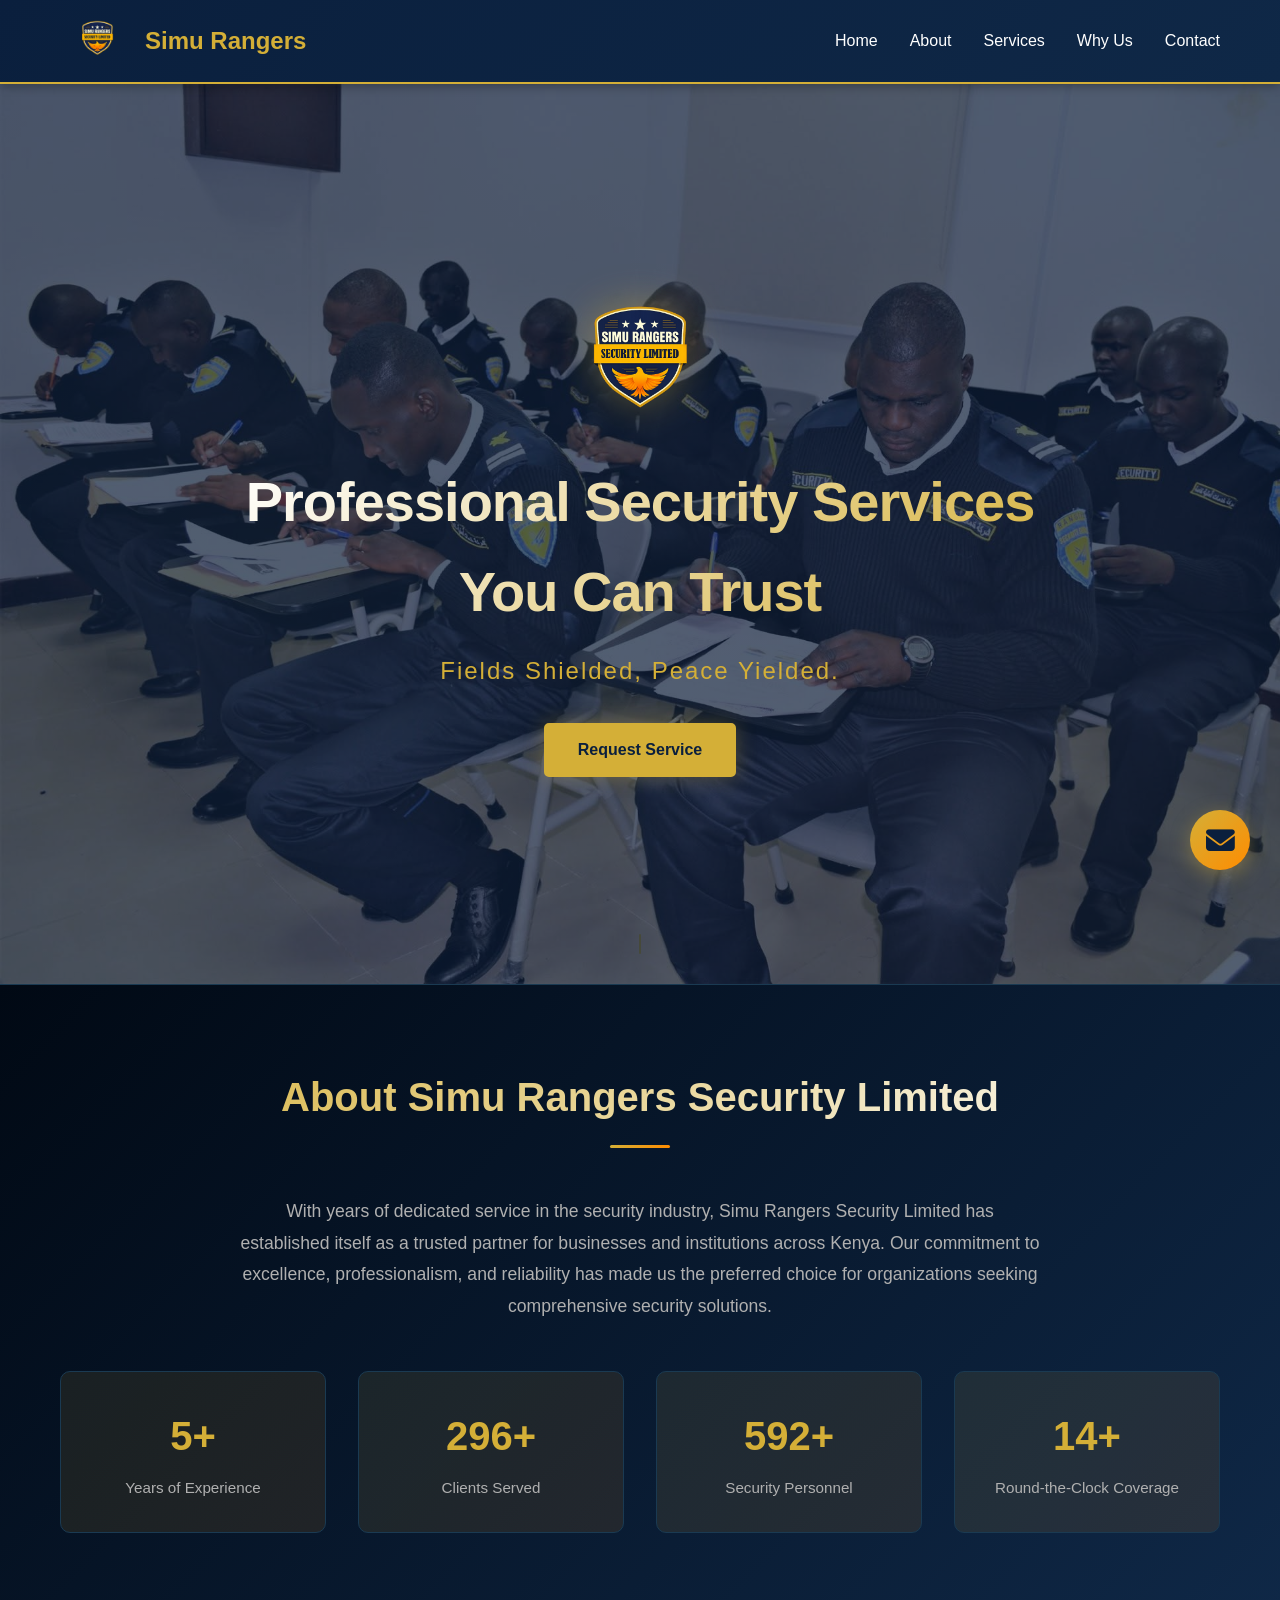
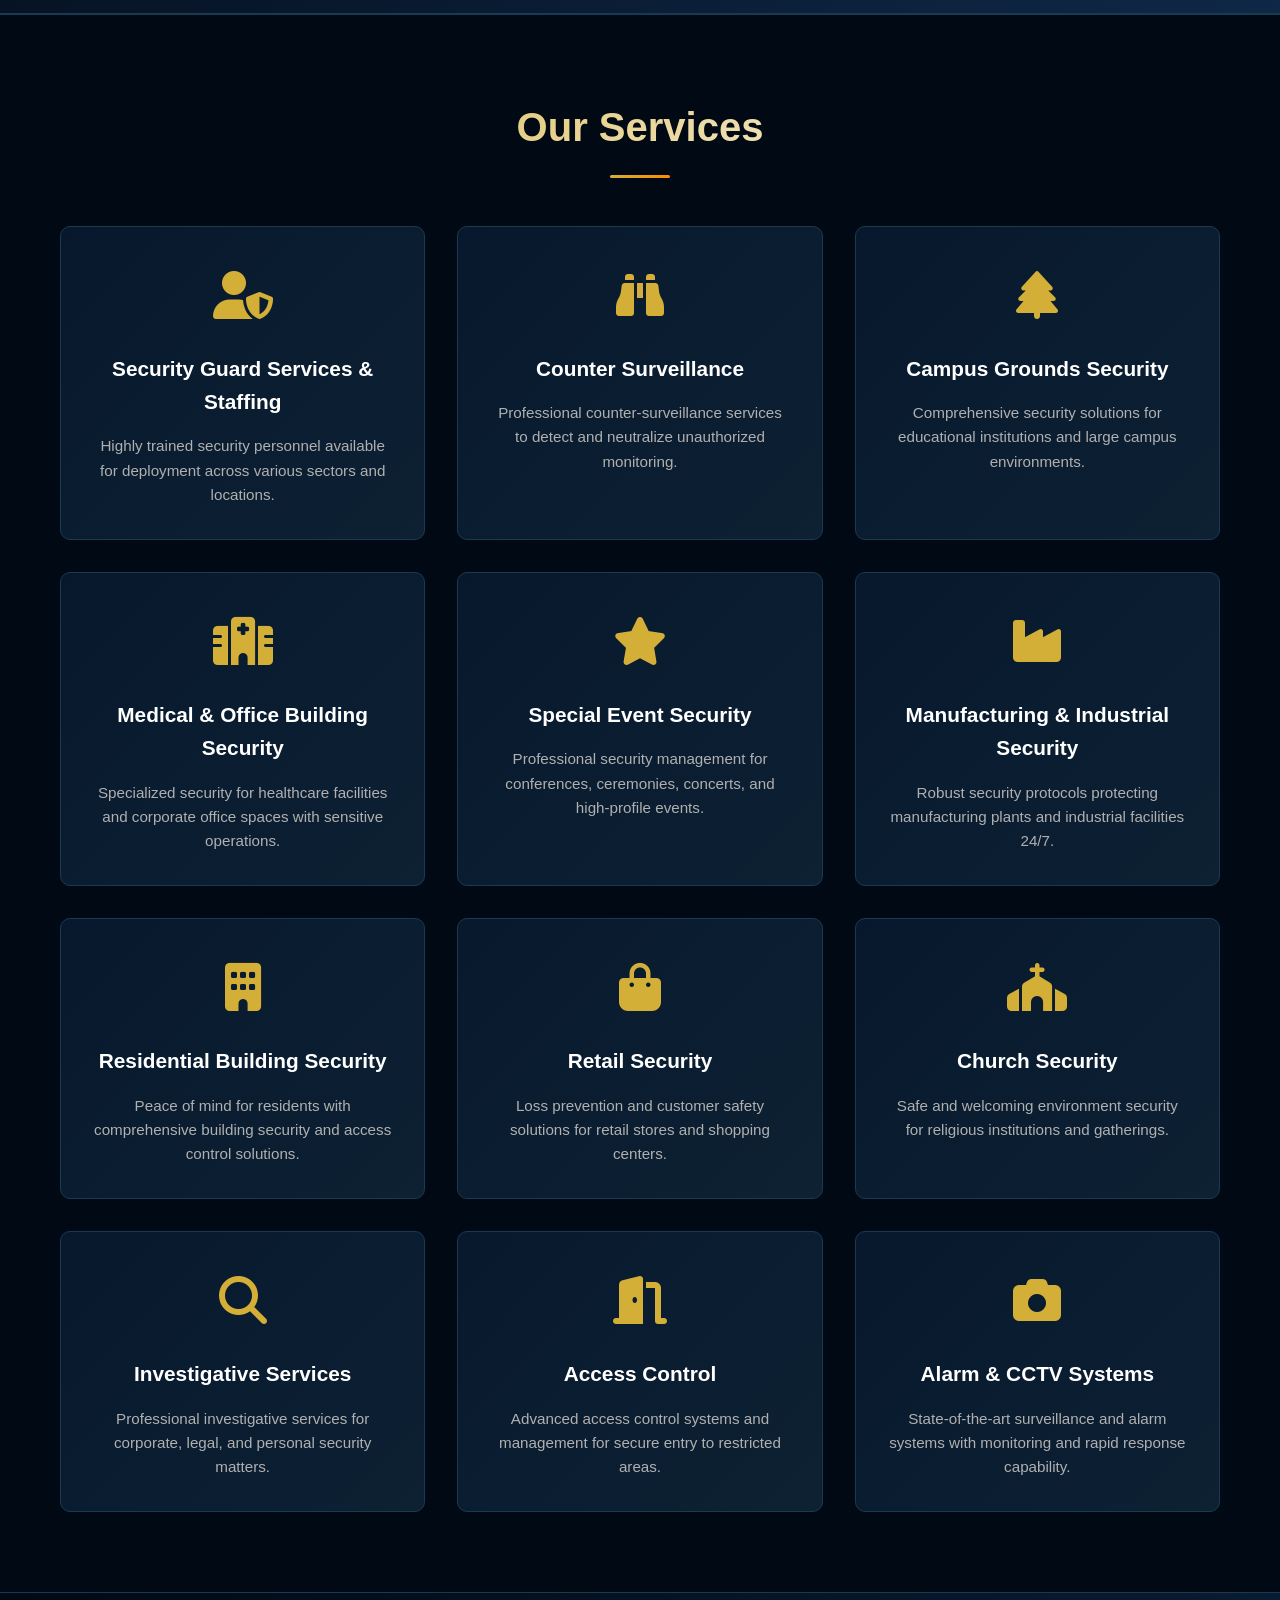
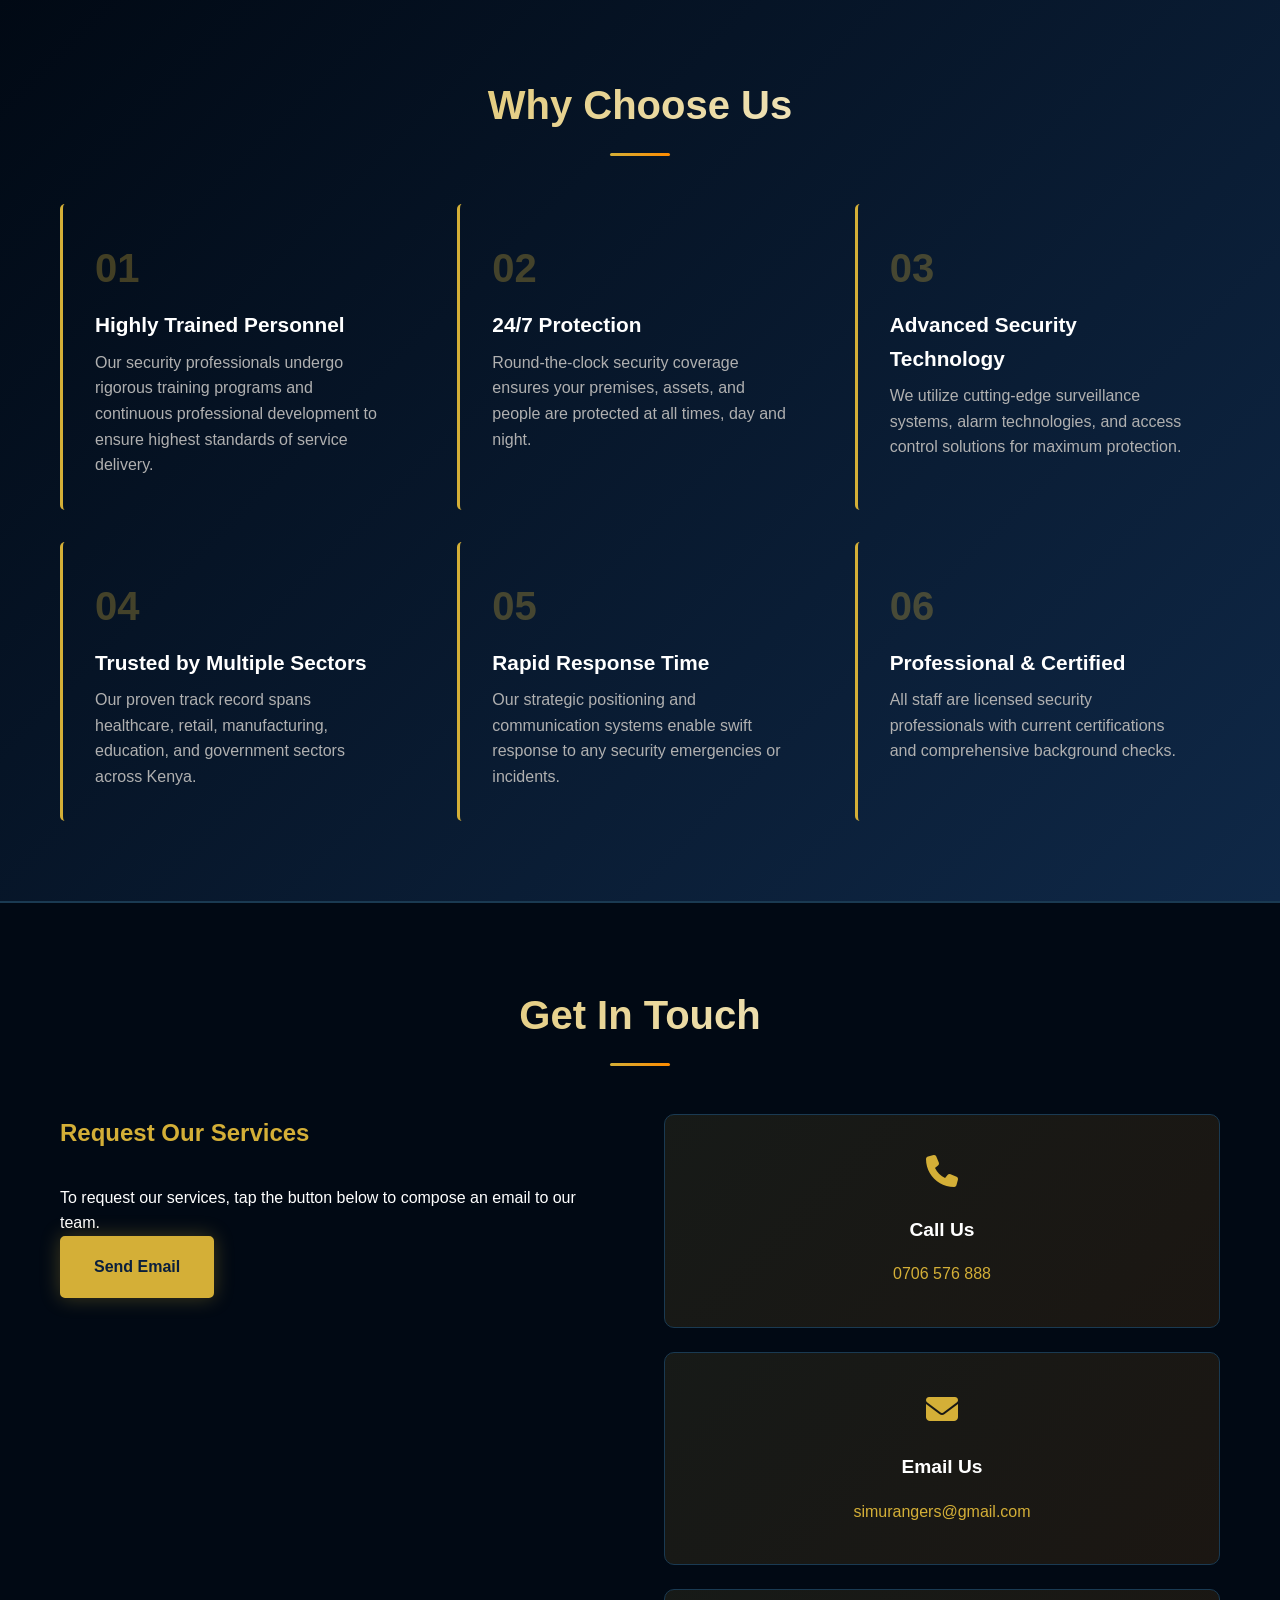
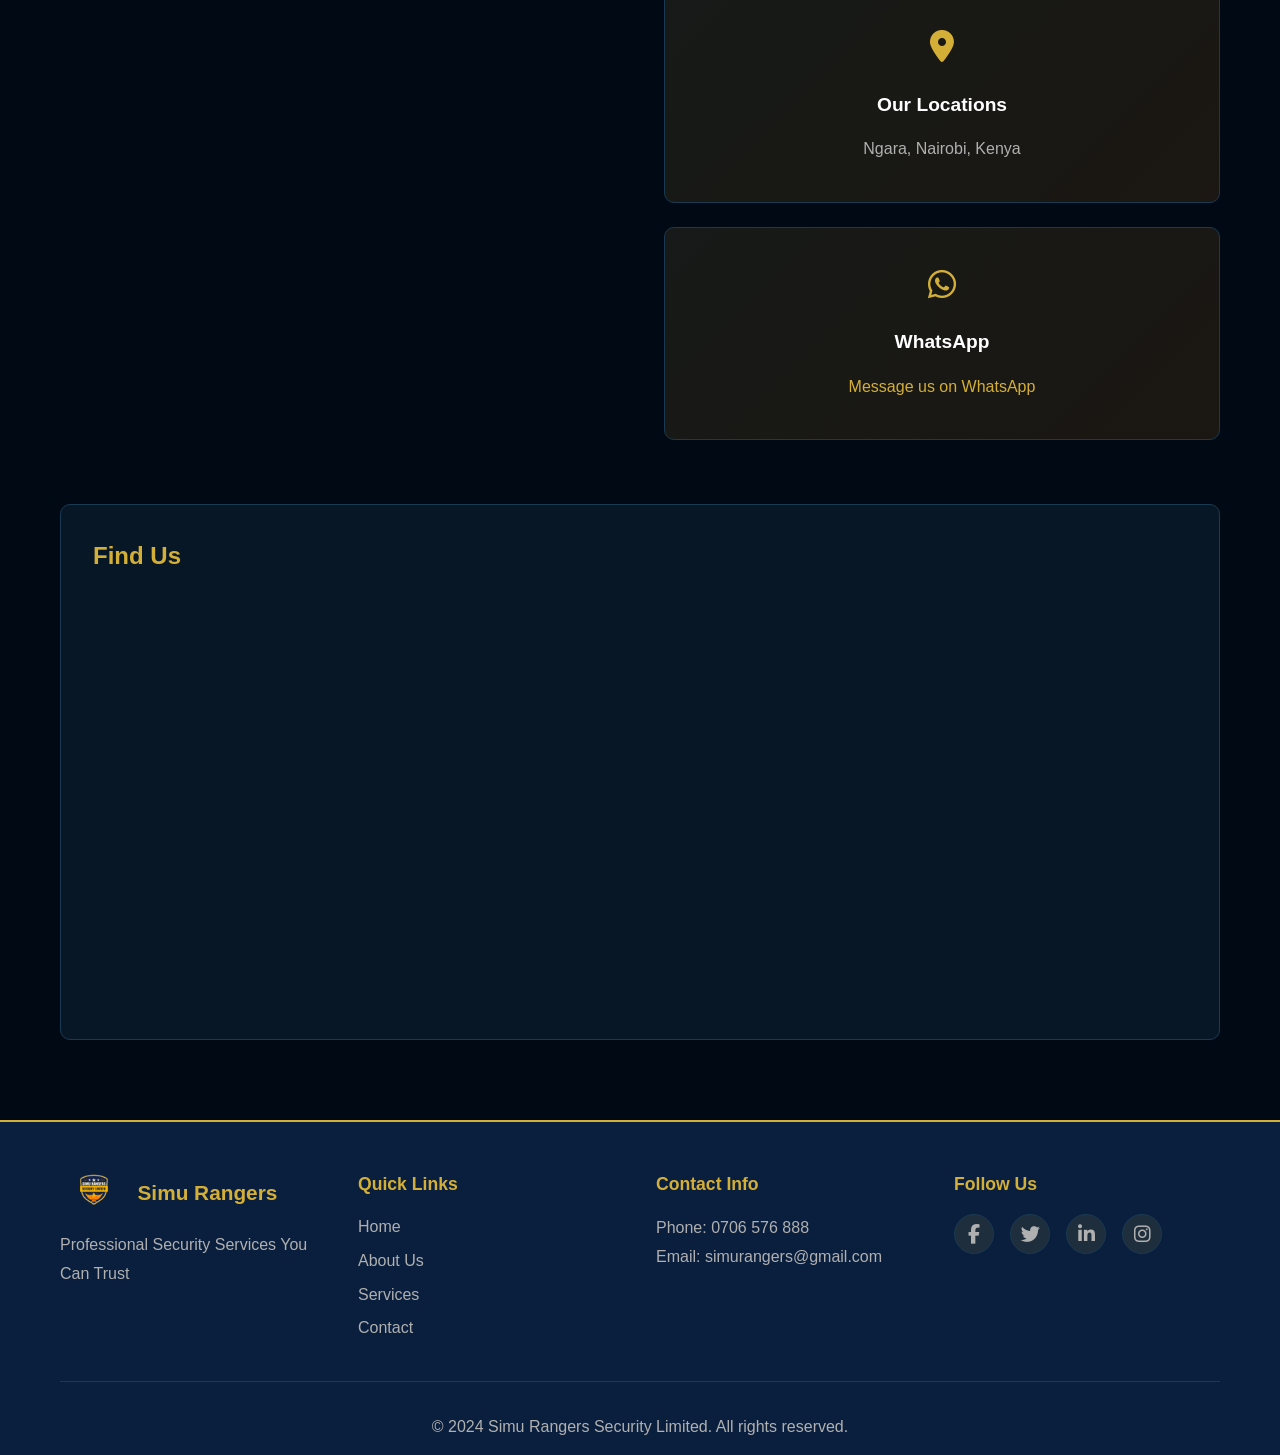
==== index.html @ f2be8e00 "Add files via upload" ====
<!DOCTYPE html>
<html lang="en">
<head>
    <meta charset="UTF-8">
    <meta name="viewport" content="width=device-width, initial-scale=1.0">
    <title>Simu Rangers Security Limited - Professional Security Services</title>
    <link rel="stylesheet" href="css/style.css">
    <link rel="stylesheet" href="https://cdnjs.cloudflare.com/ajax/libs/font-awesome/6.4.0/css/all.min.css">
</head>
<body>
    <!-- Navigation Bar -->
    <nav class="navbar">
        <div class="nav-container">
            <div class="nav-logo">
                <img src="assets/images/logo.png" alt="Simu Rangers Logo" class="logo-image">
                <span>Simu Rangers</span>
            </div>
            <ul class="nav-menu">
                <li><a href="#home" class="nav-link">Home</a></li>
                <li><a href="#about" class="nav-link">About</a></li>
                <li><a href="#services" class="nav-link">Services</a></li>
                <li><a href="#why-choose" class="nav-link">Why Us</a></li>
                <li><a href="#contact" class="nav-link">Contact</a></li>
            </ul>
            <div class="hamburger">
                <span></span>
                <span></span>
                <span></span>
            </div>
        </div>
    </nav>

    <!-- Hero Section -->
    <section id="home" class="hero">
        <div class="hero-overlay"></div>
        <div class="hero-content">
            <div class="hero-logo">
                <img src="assets/images/logo.png" alt="Simu Rangers Security Limited Logo" class="hero-logo-img">
            </div>
            <h1 class="hero-headline">Professional Security Services You Can Trust</h1>
            <p class="hero-subheadline">Fields Shielded, Peace Yielded.</p>
            <div class="hero-buttons">
                <button class="btn btn-primary" id="requestServiceBtn">Request Service</button>
            </div>
        </div>
        <div class="scroll-indicator">
            <span></span>
        </div>
    </section>

    <!-- About Section -->
    <section id="about" class="about">
        <div class="container">
            <div class="section-header">
                <h2>About Simu Rangers Security Limited</h2>
                <div class="header-line"></div>
            </div>
            <p class="about-text">
                With years of dedicated service in the security industry, Simu Rangers Security Limited has established itself as a trusted partner for businesses and institutions across Kenya. Our commitment to excellence, professionalism, and reliability has made us the preferred choice for organizations seeking comprehensive security solutions.
            </p>
            <div class="stats-grid">
                <div class="stat-card">
                    <h3>10+</h3>
                    <p>Years of Experience</p>
                </div>
                <div class="stat-card">
                    <h3>500+</h3>
                    <p>Clients Served</p>
                </div>
                <div class="stat-card">
                    <h3>1000+</h3>
                    <p>Security Personnel</p>
                </div>
                <div class="stat-card">
                    <h3>24/7</h3>
                    <p>Round-the-Clock Coverage</p>
                </div>
            </div>
        </div>
    </section>


    <!-- Services Section -->
    <section id="services" class="services">
        <div class="container">
            <div class="section-header">
                <h2>Our Services</h2>
                <div class="header-line"></div>
            </div>
            <div class="services-grid">
                <!-- Service 1 -->
                <div class="service-card">
                    <div class="service-icon">
                        <i class="fas fa-user-shield"></i>
                    </div>
                    <h3>Security Guard Services & Staffing</h3>
                    <p>Highly trained security personnel available for deployment across various sectors and locations.</p>
                </div>

                <!-- Service 2 -->
                <div class="service-card">
                    <div class="service-icon">
                        <i class="fas fa-binoculars"></i>
                    </div>
                    <h3>Counter Surveillance</h3>
                    <p>Professional counter-surveillance services to detect and neutralize unauthorized monitoring.</p>
                </div>

                <!-- Service 3 -->
                <div class="service-card">
                    <div class="service-icon">
                        <i class="fas fa-tree"></i>
                    </div>
                    <h3>Campus Grounds Security</h3>
                    <p>Comprehensive security solutions for educational institutions and large campus environments.</p>
                </div>

                <!-- Service 4 -->
                <div class="service-card">
                    <div class="service-icon">
                        <i class="fas fa-hospital"></i>
                    </div>
                    <h3>Medical & Office Building Security</h3>
                    <p>Specialized security for healthcare facilities and corporate office spaces with sensitive operations.</p>
                </div>

                <!-- Service 5 -->
                <div class="service-card">
                    <div class="service-icon">
                        <i class="fas fa-star"></i>
                    </div>
                    <h3>Special Event Security</h3>
                    <p>Professional security management for conferences, ceremonies, concerts, and high-profile events.</p>
                </div>

                <!-- Service 6 -->
                <div class="service-card">
                    <div class="service-icon">
                        <i class="fas fa-industry"></i>
                    </div>
                    <h3>Manufacturing & Industrial Security</h3>
                    <p>Robust security protocols protecting manufacturing plants and industrial facilities 24/7.</p>
                </div>

                <!-- Service 7 -->
                <div class="service-card">
                    <div class="service-icon">
                        <i class="fas fa-building"></i>
                    </div>
                    <h3>Residential Building Security</h3>
                    <p>Peace of mind for residents with comprehensive building security and access control solutions.</p>
                </div>

                <!-- Service 8 -->
                <div class="service-card">
                    <div class="service-icon">
                        <i class="fas fa-shopping-bag"></i>
                    </div>
                    <h3>Retail Security</h3>
                    <p>Loss prevention and customer safety solutions for retail stores and shopping centers.</p>
                </div>

                <!-- Service 9 -->
                <div class="service-card">
                    <div class="service-icon">
                        <i class="fas fa-church"></i>
                    </div>
                    <h3>Church Security</h3>
                    <p>Safe and welcoming environment security for religious institutions and gatherings.</p>
                </div>

                <!-- Service 10 -->
                <div class="service-card">
                    <div class="service-icon">
                        <i class="fas fa-magnifying-glass"></i>
                    </div>
                    <h3>Investigative Services</h3>
                    <p>Professional investigative services for corporate, legal, and personal security matters.</p>
                </div>

                <!-- Service 11 -->
                <div class="service-card">
                    <div class="service-icon">
                        <i class="fas fa-door-open"></i>
                    </div>
                    <h3>Access Control</h3>
                    <p>Advanced access control systems and management for secure entry to restricted areas.</p>
                </div>

                <!-- Service 12 -->
                <div class="service-card">
                    <div class="service-icon">
                        <i class="fas fa-camera"></i>
                    </div>
                    <h3>Alarm & CCTV Systems</h3>
                    <p>State-of-the-art surveillance and alarm systems with monitoring and rapid response capability.</p>
                </div>
            </div>
        </div>
    </section>

    <!-- Why Choose Us Section -->
    <section id="why-choose" class="why-choose">
        <div class="container">
            <div class="section-header">
                <h2>Why Choose Us</h2>
                <div class="header-line"></div>
            </div>
            <div class="features-grid">
                <div class="feature-item">
                    <div class="feature-number">01</div>
                    <h4>Highly Trained Personnel</h4>
                    <p>Our security professionals undergo rigorous training programs and continuous professional development to ensure highest standards of service delivery.</p>
                </div>
                <div class="feature-item">
                    <div class="feature-number">02</div>
                    <h4>24/7 Protection</h4>
                    <p>Round-the-clock security coverage ensures your premises, assets, and people are protected at all times, day and night.</p>
                </div>
                <div class="feature-item">
                    <div class="feature-number">03</div>
                    <h4>Advanced Security Technology</h4>
                    <p>We utilize cutting-edge surveillance systems, alarm technologies, and access control solutions for maximum protection.</p>
                </div>
                <div class="feature-item">
                    <div class="feature-number">04</div>
                    <h4>Trusted by Multiple Sectors</h4>
                    <p>Our proven track record spans healthcare, retail, manufacturing, education, and government sectors across Kenya.</p>
                </div>
                <div class="feature-item">
                    <div class="feature-number">05</div>
                    <h4>Rapid Response Time</h4>
                    <p>Our strategic positioning and communication systems enable swift response to any security emergencies or incidents.</p>
                </div>
                <div class="feature-item">
                    <div class="feature-number">06</div>
                    <h4>Professional & Certified</h4>
                    <p>All staff are licensed security professionals with current certifications and comprehensive background checks.</p>
                </div>
            </div>
        </div>
    </section>

    <!-- Contact Section -->
    <section id="contact" class="contact">
        <div class="container">
            <div class="section-header">
                <h2>Get In Touch</h2>
                <div class="header-line"></div>
            </div>
            <div class="contact-wrapper">
                <!-- Contact Form (replaced by email button) -->
                <div class="contact-form-section">
                    <h3>Request Our Services</h3>
                    <p>To request our services, tap the button below to compose an email to our team.</p>
                    <a class="btn btn-primary" id="sendEmailBtn" href="mailto:simurangers@gmail.com?subject=Service%20Request&body=Hello%2C%0A%0AI%20would%20like%20to%20request%20your%20services.%0A%0AThanks.">Send Email</a>
                </div>

                <!-- Contact Information -->
                <div class="contact-info-section">
                    <div class="contact-info-card">
                        <div class="info-icon">
                            <i class="fas fa-phone"></i>
                        </div>
                        <h4>Call Us</h4>
                        <p><a href="tel:0706576888">0706 576 888</a></p>
                    </div>

                    <div class="contact-info-card">
                        <div class="info-icon">
                            <i class="fas fa-envelope"></i>
                        </div>
                        <h4>Email Us</h4>
                        <p><a href="mailto:simurangers@gmail.com">simurangers@gmail.com</a></p>
                    </div>

                    <div class="contact-info-card">
                        <div class="info-icon">
                            <i class="fas fa-map-marker-alt"></i>
                        </div>
                        <h4>Our Locations</h4>
                        <p>Ngara, Nairobi, Kenya</p>
                    </div>

                    <div class="contact-info-card">
                        <div class="info-icon">
                            <i class="fab fa-whatsapp"></i>
                        </div>
                        <h4>WhatsApp</h4>
                        <p><a href="https://wa.me/254706576888" target="_blank">Message us on WhatsApp</a></p>
                    </div>
                </div>
            </div>

            <!-- Google Maps -->
            <div class="maps-container">
                <h3>Find Us</h3>
                <iframe src="https://maps.google.com/maps?q=Ngara%2C%20Nairobi%2C%20Kenya&z=15&output=embed" width="100%" height="400" style="border:0;" allowfullscreen="" loading="lazy" referrerpolicy="no-referrer-when-downgrade"></iframe>
            </div>
        </div>
    </section>

    <!-- Footer -->
    <footer class="footer">
        <div class="container">
            <div class="footer-content">
                <div class="footer-section">
                    <div class="footer-logo">
                        <img src="assets/images/logo.png" alt="Simu Rangers Logo" class="logo-image">
                        <span>Simu Rangers</span>
                    </div>
                    <p>Professional Security Services You Can Trust</p>
                </div>

                <div class="footer-section">
                    <h4>Quick Links</h4>
                    <ul>
                        <li><a href="#home">Home</a></li>
                        <li><a href="#about">About Us</a></li>
                        <li><a href="#services">Services</a></li>
                        <li><a href="#contact">Contact</a></li>
                    </ul>
                </div>

                <div class="footer-section">
                    <h4>Contact Info</h4>
                    <p>Phone: <a href="tel:0706576888">0706 576 888</a></p>
                    <p>Email: <a href="mailto:simurangers@gmail.com">simurangers@gmail.com</a></p>
                </div>

                <div class="footer-section">
                    <h4>Follow Us</h4>
                    <div class="social-links">
                        <a href="#" aria-label="Facebook"><i class="fab fa-facebook-f"></i></a>
                        <a href="#" aria-label="Twitter"><i class="fab fa-twitter"></i></a>
                        <a href="#" aria-label="LinkedIn"><i class="fab fa-linkedin-in"></i></a>
                        <a href="#" aria-label="Instagram"><i class="fab fa-instagram"></i></a>
                    </div>
                </div>
            </div>

            <div class="footer-bottom">
                <p>&copy; 2024 Simu Rangers Security Limited. All rights reserved.</p>
            </div>
        </div>
    </footer>

    <!-- Floating Request Service Button -->
    <button class="floating-request-btn" id="floatingRequestBtn" title="Request Our Services">
        <i class="fas fa-envelope"></i>
    </button>

    <!-- Service Request Modal -->
    <div id="serviceModal" class="modal">
        <div class="modal-content">
            <span class="modal-close">&times;</span>
            <h2>How Would You Like to Contact Us?</h2>
            <p>Choose your preferred way to request our services</p>
            
            <div class="modal-options">
                <!-- Call Option -->
                <div class="modal-option">
                    <div class="option-icon">
                        <i class="fas fa-phone"></i>
                    </div>
                    <h3>Make a Call</h3>
                    <p>Speak directly with our team</p>
                    <a href="tel:0706576888" class="btn btn-primary btn-small">Call Now</a>
                </div>

                <!-- Email Option -->
                <div class="modal-option">
                    <div class="option-icon">
                        <i class="fas fa-envelope"></i>
                    </div>
                    <h3>Send Email</h3>
                    <p>Compose an email to our team in your phone's mail app</p>
                    <a id="sendEmailModalBtn" class="btn btn-primary btn-small" href="mailto:simurangers@gmail.com?subject=Service%20Request&body=Hello%2C%0A%0AI%20would%20like%20to%20request%20your%20services.%0A">Send Email</a>
                </div>

                <!-- WhatsApp Option -->
                <div class="modal-option">
                    <div class="option-icon">
                        <i class="fab fa-whatsapp"></i>
                    </div>
                    <h3>Send WhatsApp</h3>
                    <p>Quick message on WhatsApp</p>
                    <a href="https://wa.me/254706576888" class="btn btn-primary btn-small" target="_blank">WhatsApp Now</a>
                </div>
            </div>
        </div>
    </div>

    <script src="js/script.js"></script>
</body>
</html>
---- css/style.css ----
/* ========================================
   SIMU RANGERS SECURITY LIMITED - STYLES
   ======================================== */

/* Root Variables */
:root {
    --primary-color: #0a1f3d;
    --secondary-color: #d4af37;
    --accent-color: #ff8c00;
    --text-color: #ffffff;
    --text-light: #b0b0b0;
    --bg-dark: #010914;
    --border-color: #1a3a52;
    --transition: 0.3s ease;
}

/* Global Styles */
* {
    margin: 0;
    padding: 0;
    box-sizing: border-box;
}

html {
    scroll-behavior: smooth;
}

body {
    font-family: 'Segoe UI', Tahoma, Geneva, Verdana, sans-serif;
    background-color: var(--bg-dark);
    color: var(--text-color);
    line-height: 1.6;
    overflow-x: hidden;
}

.container {
    max-width: 1200px;
    margin: 0 auto;
    padding: 0 20px;
}

/* ========== NAVIGATION ========== */
.navbar {
    position: sticky;
    top: 0;
    background: linear-gradient(135deg, var(--primary-color) 0%, #0f2847 100%);
    padding: 1rem 0;
    z-index: 1000;
    box-shadow: 0 2px 10px rgba(0, 0, 0, 0.3);
    border-bottom: 2px solid var(--secondary-color);
}

.nav-container {
    max-width: 1200px;
    margin: 0 auto;
    padding: 0 20px;
    display: flex;
    justify-content: space-between;
    align-items: center;
}

.nav-logo {
    display: flex;
    align-items: center;
    gap: 10px;
    font-size: 1.5rem;
    font-weight: bold;
    color: var(--secondary-color);
    cursor: pointer;
    transition: transform var(--transition);
}

.nav-logo:hover {
    transform: scale(1.05);
}

.logo-image {
    height: 50px;
    width: auto;
    object-fit: contain;
    transition: transform var(--transition);
}

.nav-logo:hover .logo-image {
    transform: scale(1.1);
}

.nav-menu {
    display: flex;
    list-style: none;
    gap: 2rem;
}

.nav-link {
    color: var(--text-color);
    text-decoration: none;
    font-weight: 500;
    position: relative;
    transition: color var(--transition);
}

.nav-link:hover {
    color: var(--secondary-color);
}

.nav-link::after {
    content: '';
    position: absolute;
    bottom: -5px;
    left: 0;
    width: 0;
    height: 2px;
    background-color: var(--accent-color);
    transition: width var(--transition);
}

.nav-link:hover::after {
    width: 100%;
}

.hamburger {
    display: none;
    flex-direction: column;
    cursor: pointer;
}

.hamburger span {
    width: 25px;
    height: 3px;
    background-color: var(--secondary-color);
    margin: 5px 0;
    transition: 0.3s;
    border-radius: 2px;
}

/* ========== HERO SECTION ========== */
.hero {
    position: relative;
    height: 100vh;
    display: flex;
    align-items: center;
    justify-content: center;
    text-align: center;
    overflow: hidden;
    background: url('../assets/images/4.png') center/cover no-repeat, linear-gradient(135deg, #0a1f3d 0%, #1a3a52 100%);
}

.hero::before {
    content: '';
    position: absolute;
    top: 0;
    left: 0;
    right: 0;
    bottom: 0;
    background: 
        radial-gradient(circle at 20% 50%, rgba(212, 175, 55, 0.1) 0%, transparent 50%),
        radial-gradient(circle at 80% 80%, rgba(255, 140, 0, 0.1) 0%, transparent 50%);
    animation: bgShift 15s ease infinite;
    z-index: 0;
}

@keyframes bgShift {
    0%, 100% {
        transform: translateY(0);
    }
    50% {
        transform: translateY(-20px);
    }
}

.hero-overlay {
    position: absolute;
    top: 0;
    left: 0;
    right: 0;
    bottom: 0;
    background-color: rgba(10, 31, 61, 0.7);
    z-index: 1;
}

.hero-content {
    position: relative;
    z-index: 2;
    max-width: 800px;
    animation: fadeInUp 1s ease;
}

@keyframes fadeInUp {
    from {
        opacity: 0;
        transform: translateY(30px);
    }
    to {
        opacity: 1;
        transform: translateY(0);
    }
}

.hero-logo {
    margin-bottom: 1rem;
    animation: float 3s ease-in-out infinite;
    display: flex;
    justify-content: center;
}

.hero-logo-img {
    height: 150px;
    width: auto;
    object-fit: contain;
    filter: drop-shadow(0 0 20px rgba(212, 175, 55, 0.4));
    transition: all 0.3s ease;
}

.hero-logo-img:hover {
    filter: drop-shadow(0 0 30px rgba(255, 140, 0, 0.6));
    transform: scale(1.05);
}

@keyframes float {
    0%, 100% {
        transform: translateY(0);
    }
    50% {
        transform: translateY(-20px);
    }
}

.hero-headline {
    font-size: 3.5rem;
    font-weight: 700;
    margin-bottom: 1rem;
    letter-spacing: -1px;
    background: linear-gradient(135deg, var(--text-color) 0%, var(--secondary-color) 100%);
    -webkit-background-clip: text;
    -webkit-text-fill-color: transparent;
    background-clip: text;
}

.hero-subheadline {
    font-size: 1.5rem;
    color: var(--secondary-color);
    margin-bottom: 2rem;
    font-weight: 300;
    letter-spacing: 2px;
}

.hero-buttons {
    display: flex;
    gap: 1rem;
    justify-content: center;
    flex-wrap: wrap;
    animation: fadeInUp 1.2s ease;
}

/* ========== BUTTONS ========== */
.btn {
    padding: 1rem 2rem;
    border: 2px solid var(--secondary-color);
    border-radius: 5px;
    font-size: 1rem;
    font-weight: 600;
    cursor: pointer;
    transition: all var(--transition);
    text-decoration: none;
    display: inline-block;
    position: relative;
    overflow: hidden;
}

.btn::before {
    content: '';
    position: absolute;
    top: 0;
    left: -100%;
    width: 100%;
    height: 100%;
    transition: left var(--transition);
    z-index: -1;
}

.btn-primary {
    background-color: var(--secondary-color);
    color: var(--primary-color);
    box-shadow: 0 0 20px rgba(212, 175, 55, 0.3);
}

.btn-primary::before {
    background-color: var(--accent-color);
}

.btn-primary:hover {
    transform: translateY(-3px);
    box-shadow: 0 0 30px rgba(255, 140, 0, 0.6);
    color: var(--primary-color);
}

.btn-secondary {
    background-color: transparent;
    color: var(--secondary-color);
    box-shadow: inset 0 0 20px rgba(212, 175, 55, 0.2);
}

.btn-secondary::before {
    background-color: var(--secondary-color);
}

.btn-secondary:hover {
    color: var(--primary-color);
    transform: translateY(-3px);
    box-shadow: inset 0 0 30px rgba(212, 175, 55, 0.4);
}

.scroll-indicator {
    position: absolute;
    bottom: 30px;
    left: 50%;
    transform: translateX(-50%);
    animation: bounce 2s infinite;
}

.scroll-indicator span {
    display: block;
    width: 2px;
    height: 20px;
    background-color: var(--secondary-color);
    border-radius: 2px;
}

@keyframes bounce {
    0%, 100% {
        transform: translateY(0);
    }
    50% {
        transform: translateY(10px);
    }
}

/* ========== ABOUT SECTION ========== */
.about {
    padding: 5rem 0;
    background: linear-gradient(135deg, var(--bg-dark) 0%, #0f2847 100%);
    border-top: 1px solid var(--border-color);
    border-bottom: 1px solid var(--border-color);
}

.section-header {
    text-align: center;
    margin-bottom: 3rem;
    animation: fadeInUp 0.8s ease;
}

.section-header h2 {
    font-size: 2.5rem;
    margin-bottom: 1rem;
    background: linear-gradient(135deg, var(--secondary-color) 0%, var(--text-color) 100%);
    -webkit-background-clip: text;
    -webkit-text-fill-color: transparent;
    background-clip: text;
}

.header-line {
    width: 60px;
    height: 3px;
    background: linear-gradient(90deg, var(--secondary-color) 0%, var(--accent-color) 100%);
    margin: 0 auto;
    border-radius: 2px;
}

.about-text {
    font-size: 1.1rem;
    line-height: 1.8;
    color: var(--text-light);
    margin-bottom: 3rem;
    text-align: center;
    max-width: 800px;
    margin-left: auto;
    margin-right: auto;
    animation: fadeInUp 1s ease;
}

.stats-grid {
    display: grid;
    grid-template-columns: repeat(auto-fit, minmax(200px, 1fr));
    gap: 2rem;
}

.stat-card {
    background: linear-gradient(135deg, rgba(212, 175, 55, 0.1) 0%, rgba(255, 140, 0, 0.1) 100%);
    padding: 2rem;
    border-radius: 10px;
    text-align: center;
    border: 1px solid var(--border-color);
    transition: all var(--transition);
    animation: fadeInUp 1.1s ease;
}

.stat-card:hover {
    transform: translateY(-10px);
    background: linear-gradient(135deg, rgba(212, 175, 55, 0.2) 0%, rgba(255, 140, 0, 0.2) 100%);
    box-shadow: 0 10px 30px rgba(212, 175, 55, 0.2);
}

.stat-card h3 {
    font-size: 2.5rem;
    color: var(--secondary-color);
    margin-bottom: 0.5rem;
}

.stat-card p {
    color: var(--text-light);
    font-size: 0.95rem;
}

/* ========== SERVICES SECTION ========== */
.services {
    padding: 5rem 0;
    background: var(--bg-dark);
    border-top: 1px solid var(--border-color);
}

.services-grid {
    display: grid;
    grid-template-columns: repeat(auto-fit, minmax(300px, 1fr));
    gap: 2rem;
}

.service-card {
    background: linear-gradient(135deg, rgba(15, 40, 71, 0.5) 0%, rgba(26, 58, 82, 0.5) 100%);
    padding: 2rem;
    border-radius: 10px;
    border: 1px solid var(--border-color);
    transition: all var(--transition);
    text-align: center;
    position: relative;
    overflow: hidden;
    animation: fadeInUp 1.2s ease;
}

.service-card::before {
    content: '';
    position: absolute;
    top: 0;
    left: -100%;
    width: 100%;
    height: 100%;
    background: linear-gradient(90deg, transparent, rgba(212, 175, 55, 0.1), transparent);
    transition: left var(--transition);
}

.service-card:hover::before {
    left: 100%;
}

.service-card:hover {
    transform: translateY(-15px);
    border-color: var(--secondary-color);
    box-shadow: 0 15px 40px rgba(212, 175, 55, 0.2), 0 0 20px rgba(255, 140, 0, 0.1);
}

.service-icon {
    font-size: 3rem;
    color: var(--secondary-color);
    margin-bottom: 1rem;
    transition: all var(--transition);
}

.service-card:hover .service-icon {
    color: var(--accent-color);
    transform: scale(1.2) rotate(10deg);
}

.service-card h3 {
    font-size: 1.3rem;
    margin-bottom: 1rem;
    color: var(--text-color);
}

.service-card p {
    color: var(--text-light);
    font-size: 0.95rem;
    line-height: 1.6;
}

/* ========== WHY CHOOSE US SECTION ========== */
.why-choose {
    padding: 5rem 0;
    background: linear-gradient(135deg, var(--bg-dark) 0%, #0f2847 100%);
    border-top: 1px solid var(--border-color);
    border-bottom: 1px solid var(--border-color);
}

.features-grid {
    display: grid;
    grid-template-columns: repeat(auto-fit, minmax(300px, 1fr));
    gap: 2rem;
}

.feature-item {
    background: transparent;
    padding: 2rem;
    border-left: 3px solid var(--secondary-color);
    border-radius: 5px;
    transition: all var(--transition);
    position: relative;
    animation: fadeInUp 1.3s ease;
}

.feature-item:hover {
    transform: translateX(10px);
    background: rgba(212, 175, 55, 0.05);
}

.feature-number {
    font-size: 2.5rem;
    color: var(--secondary-color);
    font-weight: 700;
    margin-bottom: 0.5rem;
    opacity: 0.3;
}

.feature-item h4 {
    font-size: 1.3rem;
    margin-bottom: 0.5rem;
    color: var(--text-color);
}

.feature-item p {
    color: var(--text-light);
    line-height: 1.6;
}

/* ========== CONTACT SECTION ========== */
.contact {
    padding: 5rem 0;
    background: var(--bg-dark);
    border-top: 1px solid var(--border-color);
}

.contact-wrapper {
    display: grid;
    grid-template-columns: 1fr 1fr;
    gap: 3rem;
    margin-bottom: 3rem;
}

.contact-form-section h3,
.contact-info-section h3 {
    font-size: 1.5rem;
    margin-bottom: 2rem;
    color: var(--secondary-color);
}

.contact-form {
    display: flex;
    flex-direction: column;
    gap: 1.5rem;
}

.form-group input,
.form-group textarea,
.form-group select {
    width: 100%;
    padding: 1rem;
    background: rgba(26, 58, 82, 0.5);
    border: 1px solid var(--border-color);
    border-radius: 5px;
    color: var(--text-color);
    font-family: inherit;
    transition: all var(--transition);
}

.form-group input::placeholder,
.form-group textarea::placeholder {
    color: var(--text-light);
}

.form-group input:focus,
.form-group textarea:focus,
.form-group select:focus {
    outline: none;
    border-color: var(--secondary-color);
    background: rgba(26, 58, 82, 0.8);
    box-shadow: 0 0 10px rgba(212, 175, 55, 0.2);
}

.form-group select {
    cursor: pointer;
}

.form-group select option {
    background: var(--primary-color);
    color: var(--text-color);
}

.contact-info-section {
    display: grid;
    grid-template-columns: 1fr;
    gap: 1.5rem;
}

.contact-info-card {
    background: linear-gradient(135deg, rgba(212, 175, 55, 0.1) 0%, rgba(255, 140, 0, 0.1) 100%);
    padding: 2rem;
    border-radius: 10px;
    border: 1px solid var(--border-color);
    transition: all var(--transition);
    text-align: center;
    animation: fadeInUp 1.4s ease;
}

.contact-info-card:hover {
    transform: translateY(-5px);
    box-shadow: 0 10px 25px rgba(212, 175, 55, 0.15);
}

.info-icon {
    font-size: 2rem;
    color: var(--secondary-color);
    margin-bottom: 1rem;
}

.contact-info-card h4 {
    font-size: 1.2rem;
    margin-bottom: 1rem;
    color: var(--text-color);
}

.contact-info-card p {
    color: var(--text-light);
    margin-bottom: 0.5rem;
}

.contact-info-card a {
    color: var(--secondary-color);
    text-decoration: none;
    font-weight: 500;
    transition: color var(--transition);
}

.contact-info-card a:hover {
    color: var(--accent-color);
}

.maps-container {
    margin-top: 4rem;
    padding: 2rem;
    background: rgba(26, 58, 82, 0.3);
    border-radius: 10px;
    border: 1px solid var(--border-color);
}

.maps-container h3 {
    font-size: 1.5rem;
    margin-bottom: 1.5rem;
    color: var(--secondary-color);
}

/* ========== FOOTER ========== */
.footer {
    background: linear-gradient(135deg, var(--primary-color) 0%, #0a1f3d 100%);
    padding: 3rem 0 1rem;
    border-top: 2px solid var(--secondary-color);
}

.footer-content {
    display: grid;
    grid-template-columns: repeat(auto-fit, minmax(250px, 1fr));
    gap: 2rem;
    margin-bottom: 2rem;
}

.footer-section h4 {
    color: var(--secondary-color);
    margin-bottom: 1rem;
    font-size: 1.1rem;
}

.footer-logo {
    display: flex;
    align-items: center;
    gap: 10px;
    font-size: 1.3rem;
    font-weight: bold;
    color: var(--secondary-color);
    margin-bottom: 1rem;
    transition: transform var(--transition);
}

.footer-logo:hover {
    transform: scale(1.05);
}

.footer-logo .logo-image {
    height: 45px;
    width: auto;
    object-fit: contain;
}

.footer-section p {
    color: var(--text-light);
    line-height: 1.8;
}

.footer-section ul {
    list-style: none;
}

.footer-section ul li {
    margin-bottom: 0.5rem;
}

.footer-section a {
    color: var(--text-light);
    text-decoration: none;
    transition: color var(--transition);
}

.footer-section a:hover {
    color: var(--secondary-color);
}

.social-links {
    display: flex;
    gap: 1rem;
}

.social-links a {
    width: 40px;
    height: 40px;
    display: flex;
    align-items: center;
    justify-content: center;
    background: rgba(212, 175, 55, 0.1);
    border: 1px solid var(--border-color);
    border-radius: 50%;
    font-size: 1.2rem;
    transition: all var(--transition);
}

.social-links a:hover {
    background: var(--secondary-color);
    color: var(--primary-color);
    transform: scale(1.2);
}

.footer-bottom {
    text-align: center;
    padding-top: 2rem;
    border-top: 1px solid var(--border-color);
    color: var(--text-light);
}

/* ========== FLOATING REQUEST SERVICE BUTTON ========== */
.floating-request-btn {
    position: fixed;
    width: 60px;
    height: 60px;
    bottom: 30px;
    right: 30px;
    background: linear-gradient(135deg, var(--secondary-color) 0%, var(--accent-color) 100%);
    color: var(--primary-color);
    border: none;
    border-radius: 50%;
    display: flex;
    align-items: center;
    justify-content: center;
    font-size: 1.8rem;
    box-shadow: 0 5px 20px rgba(212, 175, 55, 0.4);
    transition: all var(--transition);
    z-index: 999;
    animation: slideIn 0.5s ease;
    cursor: pointer;
}

@keyframes slideIn {
    from {
        opacity: 0;
        transform: translateY(30px);
    }
    to {
        opacity: 1;
        transform: translateY(0);
    }
}

.floating-request-btn:hover {
    transform: scale(1.15);
    box-shadow: 0 8px 30px rgba(212, 175, 55, 0.6);
}

/* ========== MODAL STYLES ========== */
.modal {
    position: fixed;
    top: 0;
    left: 0;
    right: 0;
    bottom: 0;
    background-color: rgba(0, 0, 0, 0.7);
    display: none;
    align-items: center;
    justify-content: center;
    padding: 1rem;
    z-index: 2000;
    animation: fadeIn 0.3s ease;
}

.modal.active {
    display: flex;
}

@keyframes fadeIn {
    from {
        opacity: 0;
    }
    to {
        opacity: 1;
    }
}

.modal-content {
    background: linear-gradient(135deg, var(--primary-color) 0%, #0f2847 100%);
    border: 2px solid var(--secondary-color);
    border-radius: 15px;
    padding: 3rem;
    max-width: 600px;
    width: 90%;
    max-height: calc(100vh - 2rem);
    overflow-y: auto;
    position: relative;
    animation: slideUp 0.4s ease;
    box-shadow: 0 20px 60px rgba(212, 175, 55, 0.3);
}

@keyframes slideUp {
    from {
        transform: translateY(50px);
        opacity: 0;
    }
    to {
        transform: translateY(0);
        opacity: 1;
    }
}

.modal-close {
    position: absolute;
    top: 20px;
    right: 20px;
    font-size: 2rem;
    color: var(--secondary-color);
    cursor: pointer;
    transition: color var(--transition), transform var(--transition);
}

.modal-close:hover {
    color: var(--accent-color);
    transform: rotate(90deg);
}

.modal-content h2 {
    color: var(--secondary-color);
    font-size: 2rem;
    margin-bottom: 0.5rem;
    text-align: center;
}

.modal-content > p {
    color: var(--text-light);
    text-align: center;
    margin-bottom: 2rem;
    font-size: 1.1rem;
}

.modal-options {
    display: grid;
    grid-template-columns: repeat(auto-fit, minmax(150px, 1fr));
    gap: 2rem;
}

.modal-option {
    background: linear-gradient(135deg, rgba(212, 175, 55, 0.1) 0%, rgba(255, 140, 0, 0.1) 100%);
    padding: 2rem;
    border-radius: 10px;
    border: 1px solid var(--border-color);
    text-align: center;
    transition: all var(--transition);
}

.modal-option:hover {
    transform: translateY(-10px);
    background: linear-gradient(135deg, rgba(212, 175, 55, 0.2) 0%, rgba(255, 140, 0, 0.2) 100%);
    border-color: var(--secondary-color);
    box-shadow: 0 10px 30px rgba(212, 175, 55, 0.2);
}

.option-icon {
    font-size: 3rem;
    color: var(--secondary-color);
    margin-bottom: 1rem;
    transition: all var(--transition);
}

.modal-option:hover .option-icon {
    color: var(--accent-color);
    transform: scale(1.2);
}

.modal-option h3 {
    font-size: 1.3rem;
    color: var(--text-color);
    margin-bottom: 0.5rem;
}

.modal-option p {
    color: var(--text-light);
    font-size: 0.9rem;
    margin-bottom: 1.5rem;
}

.btn-small {
    padding: 0.8rem 1.2rem;
    font-size: 0.9rem;
}

/* ========== RESPONSIVE DESIGN ========== */
@media (max-width: 768px) {
    .nav-menu {
        display: none;
    }

    .hamburger {
        display: flex;
    }

    .hero-headline {
        font-size: 2rem;
    }

    .hero-subheadline {
        font-size: 1.1rem;
    }

    .hero-buttons {
        flex-direction: column;
    }

    .btn {
        width: 100%;
        max-width: 300px;
    }

    .section-header h2 {
        font-size: 1.8rem;
    }

    .services-grid {
        grid-template-columns: 1fr;
    }

    .contact-wrapper {
        grid-template-columns: 1fr;
    }

    .floating-request-btn {
        width: 50px;
        height: 50px;
        bottom: 20px;
        right: 20px;
        font-size: 1.5rem;
    }

    .modal {
        padding: 0.75rem;
        align-items: flex-start;
    }

    .modal-content {
        width: 100%;
        padding: 1.5rem 1rem;
        margin: 1rem auto;
        max-height: calc(100vh - 1.5rem);
        border-radius: 12px;
    }

    .modal-content h2 {
        font-size: 1.45rem;
        padding-right: 1.5rem;
    }

    .modal-content > p {
        font-size: 0.95rem;
        margin-bottom: 1.25rem;
    }

    .modal-options {
        grid-template-columns: 1fr;
        gap: 1rem;
    }

    .modal-option {
        padding: 1.25rem 1rem;
    }

    .option-icon {
        font-size: 2.2rem;
        margin-bottom: 0.75rem;
    }

    .modal-option h3 {
        font-size: 1.1rem;
    }

    .modal-option p {
        margin-bottom: 1rem;
    }

    .modal-close {
        top: 12px;
        right: 14px;
        font-size: 1.6rem;
    }
}

@media (max-width: 480px) {
    .nav-logo {
        font-size: 1.2rem;
    }

    .logo-image {
        height: 40px;
    }

    .hero-logo-img {
        height: 100px;
    }

    .hero-headline {
        font-size: 1.5rem;
    }

    .hero-subheadline {
        font-size: 0.9rem;
    }

    .hero-logo {
        font-size: 3rem;
    }

    .stat-card h3 {
        font-size: 2rem;
    }

    .section-header h2 {
        font-size: 1.5rem;
    }

    .service-card {
        padding: 1.5rem;
    }

    .service-card h3 {
        font-size: 1.1rem;
    }

    .feature-item {
        padding: 1.5rem;
    }

    .btn {
        padding: 0.8rem 1.5rem;
        font-size: 0.9rem;
    }

    .modal {
        padding: 0.5rem;
    }

    .modal-content {
        padding: 1.25rem 0.85rem;
        max-height: calc(100vh - 1rem);
    }

    .modal-content h2 {
        font-size: 1.25rem;
    }

    .modal-option {
        padding: 1rem 0.85rem;
    }

    .btn-small {
        width: 100%;
    }
}
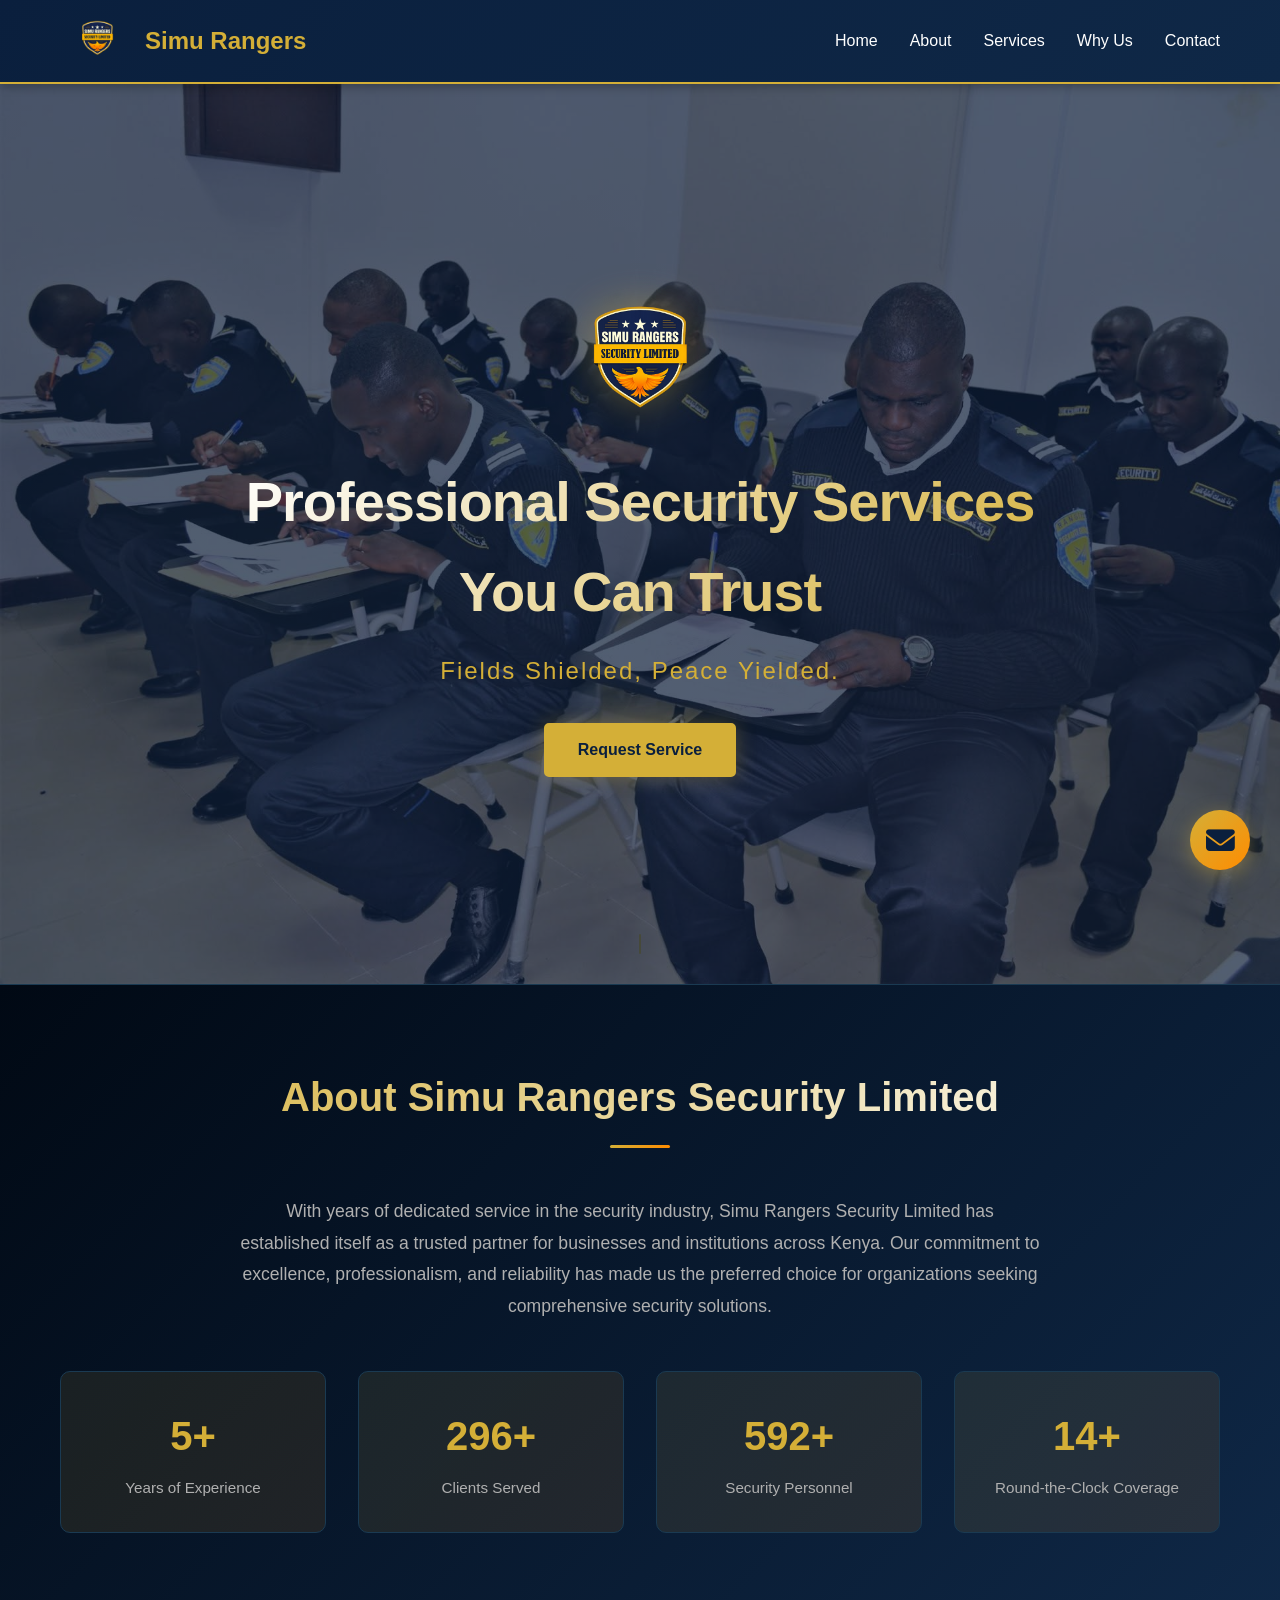
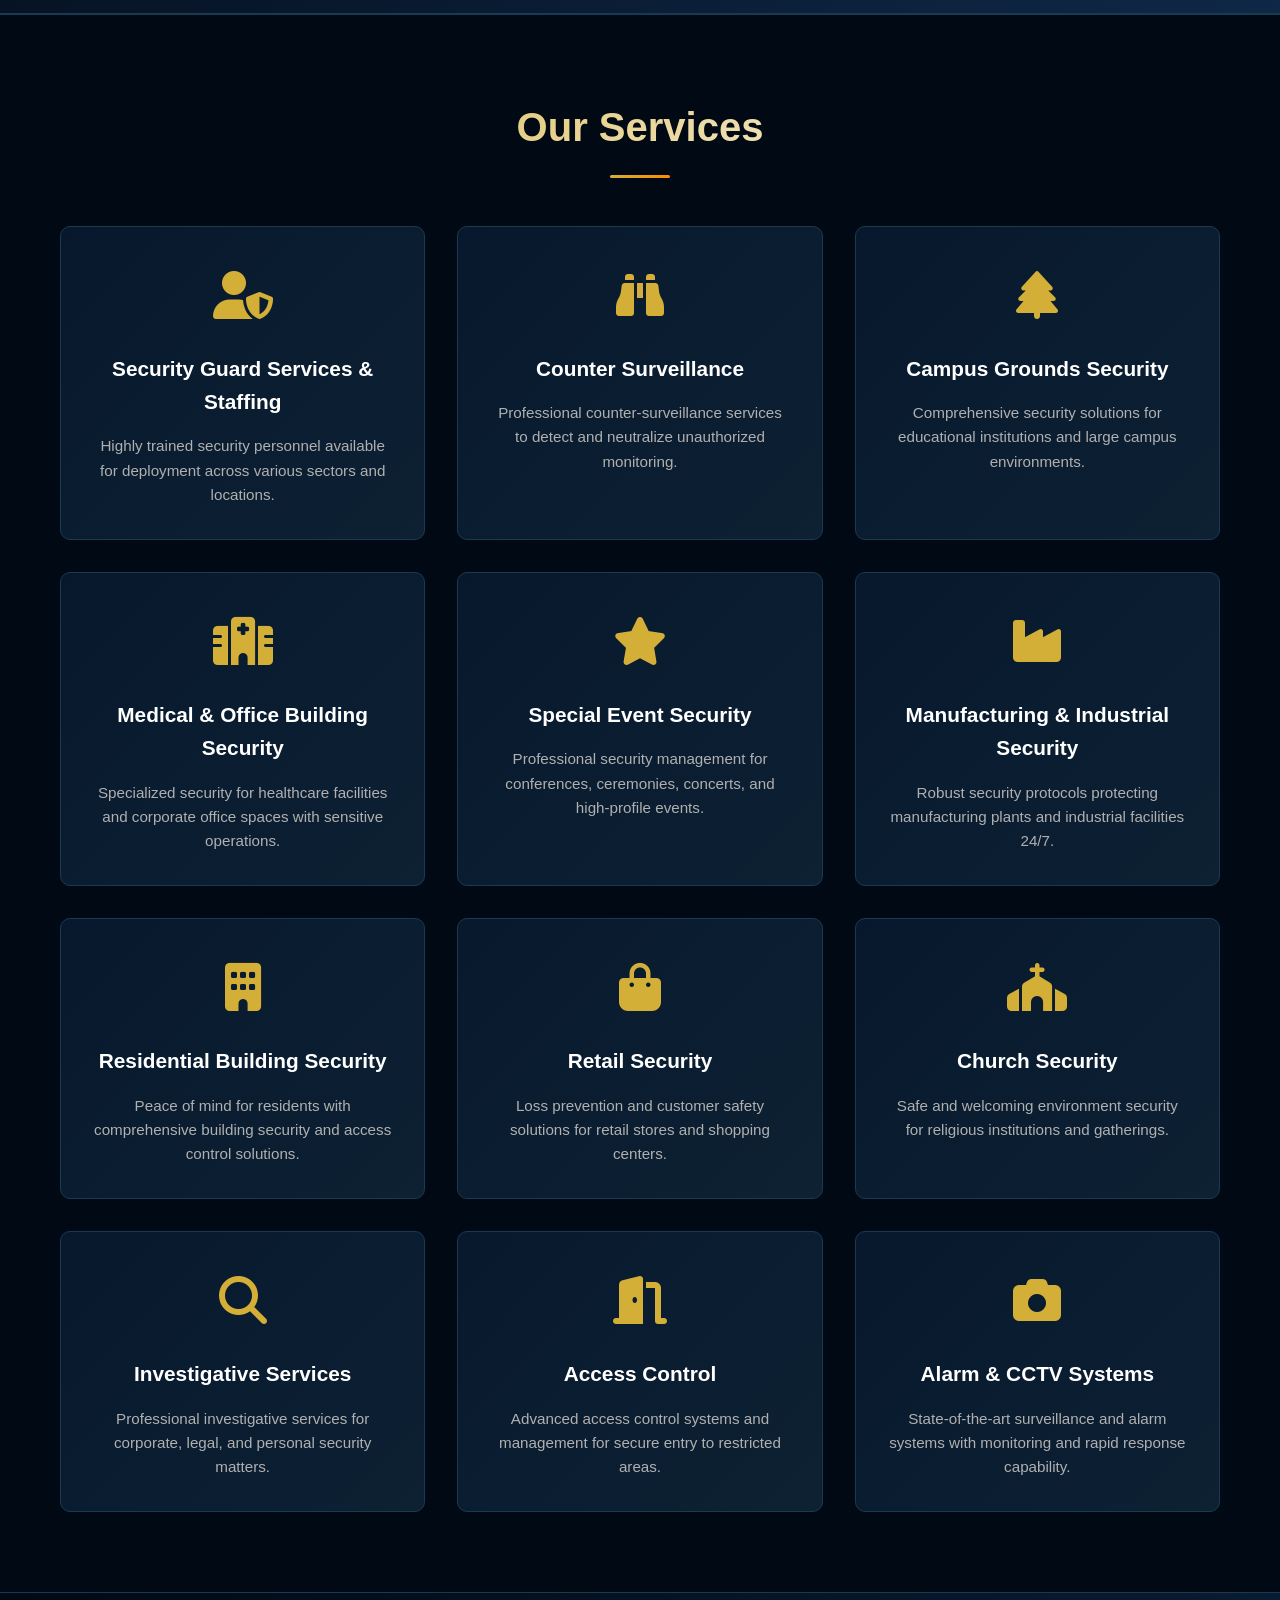
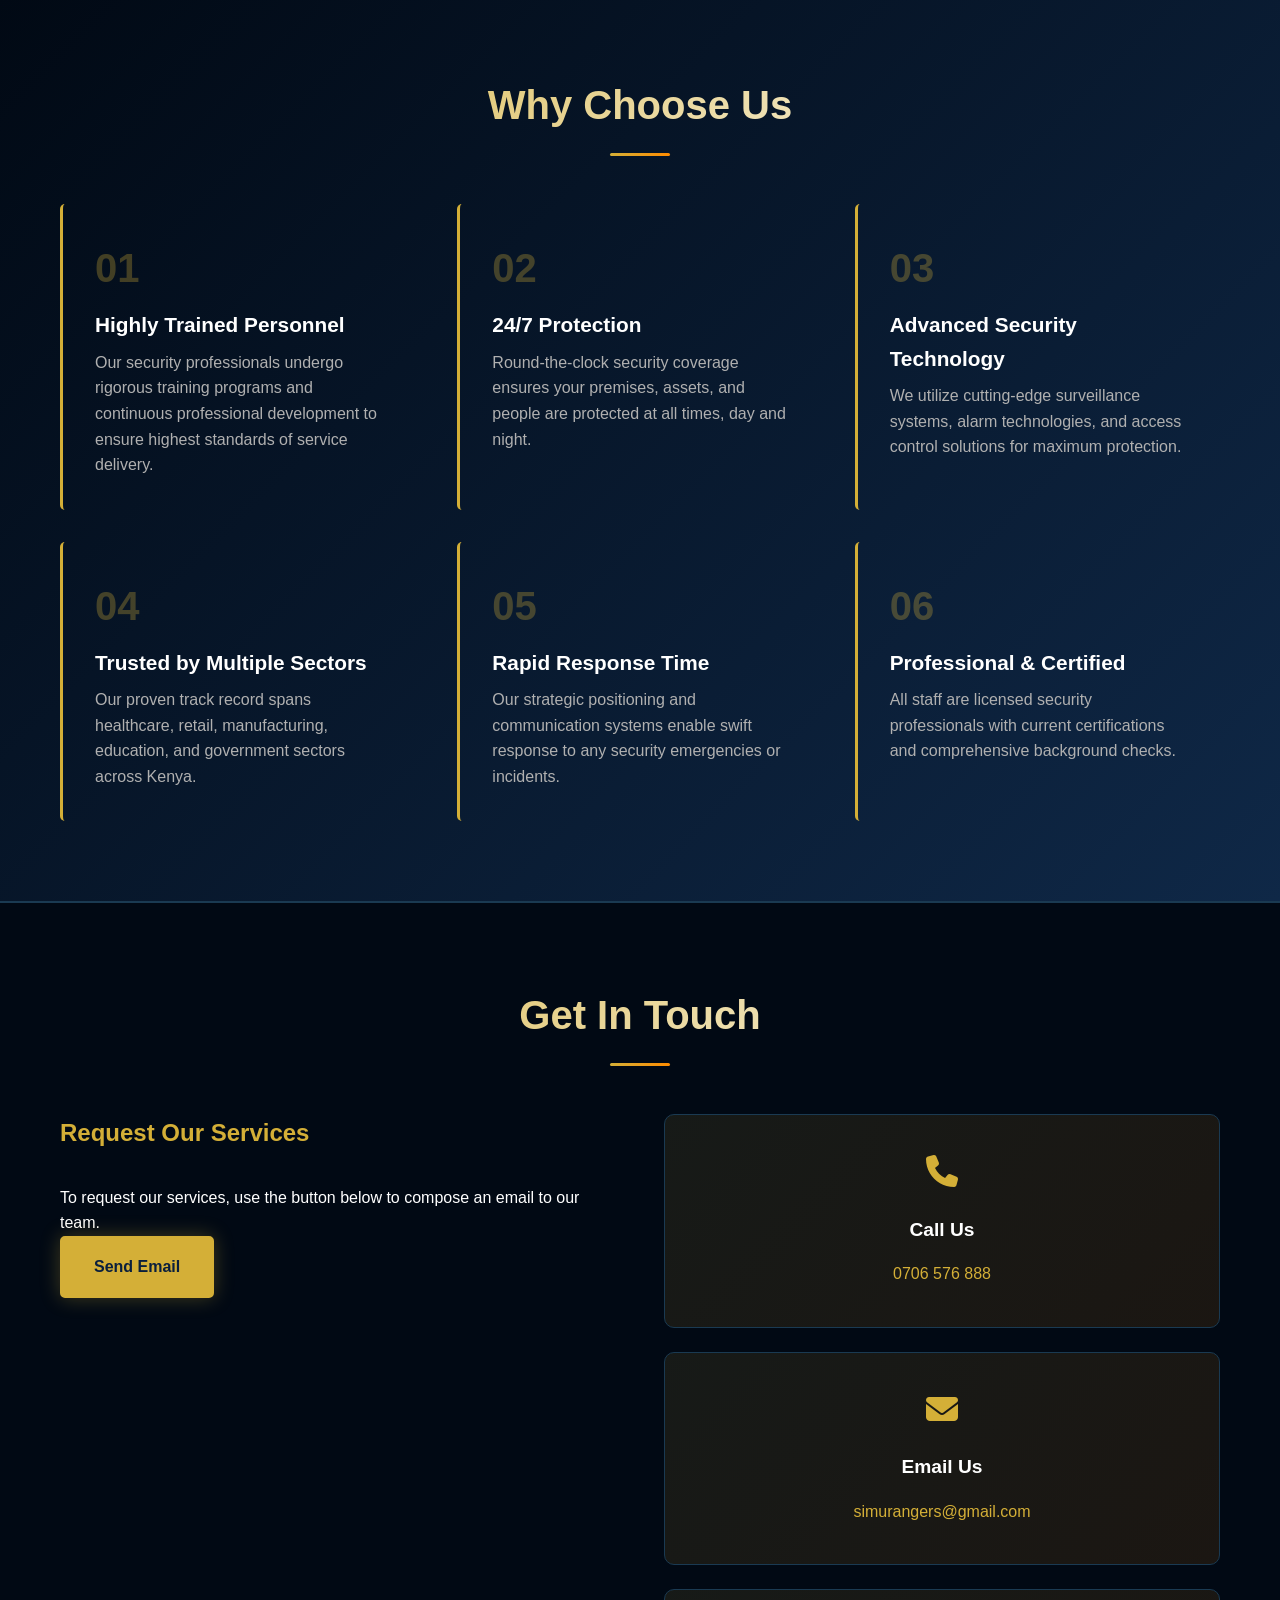
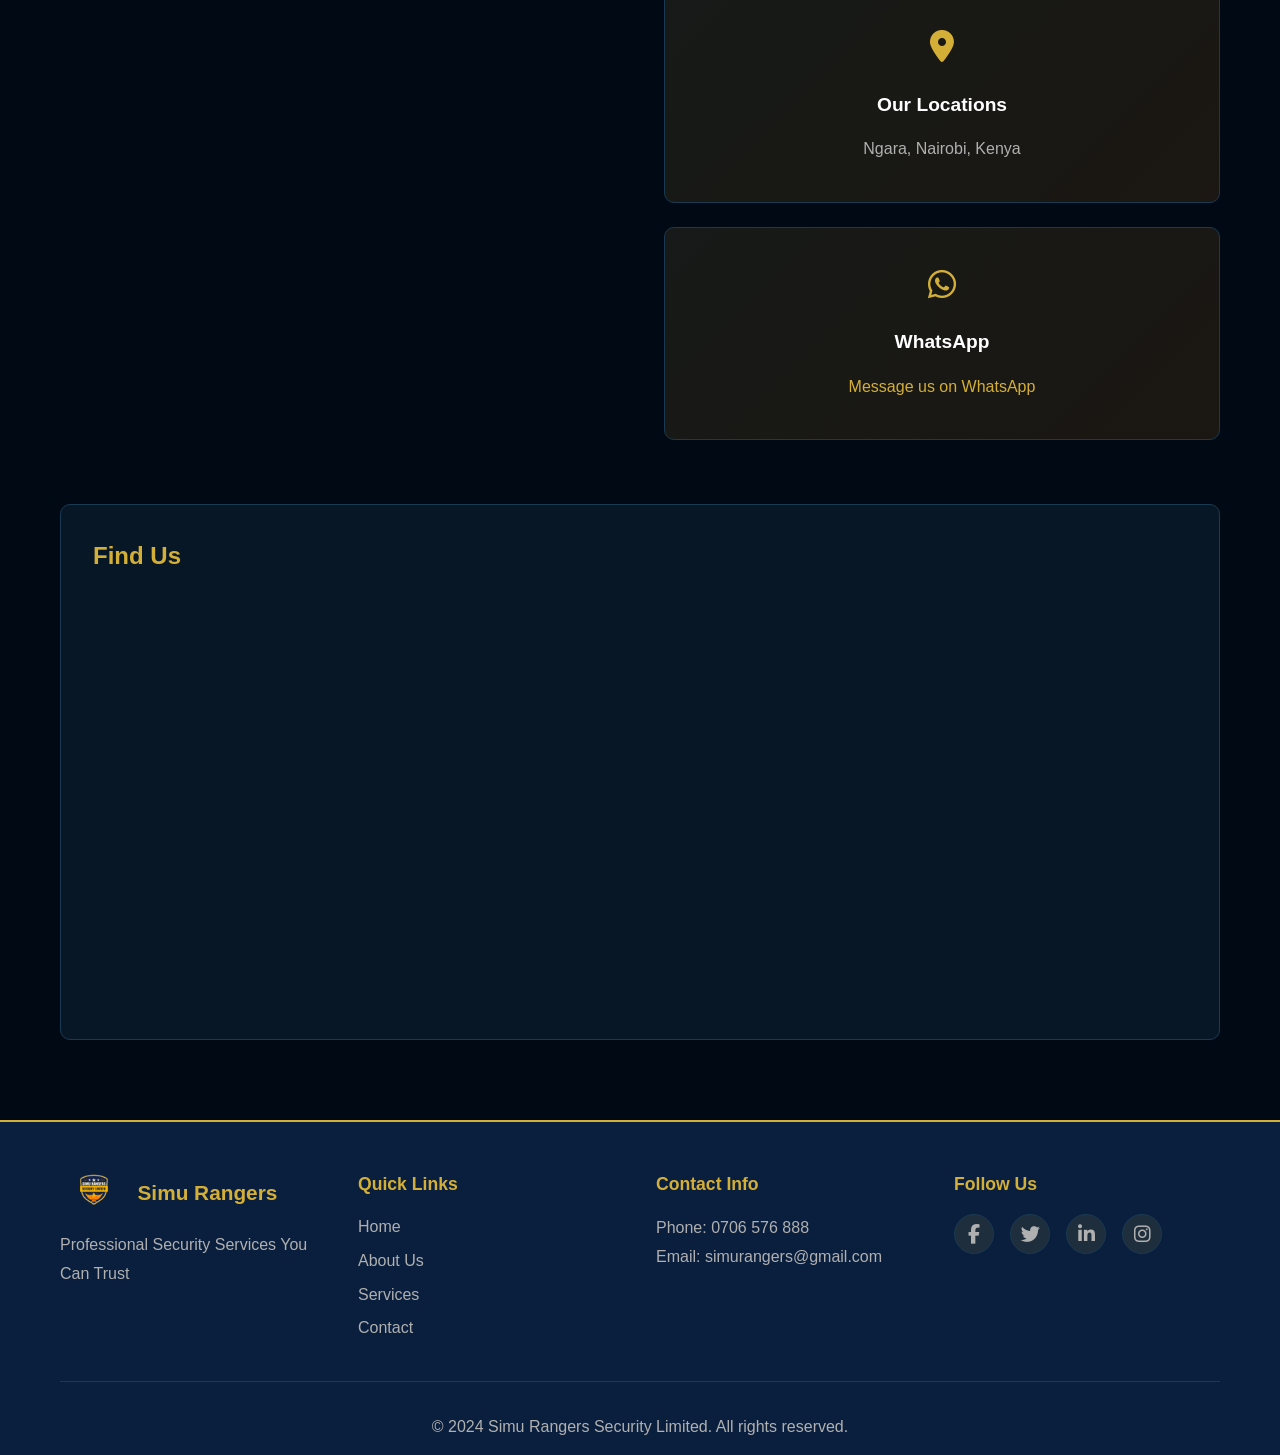
==== commit 6c7d6fc5: "Fix desktop email request flow" ====
--- a/index.html
+++ b/index.html
@@ -252,8 +252,8 @@
                 <!-- Contact Form (replaced by email button) -->
                 <div class="contact-form-section">
                     <h3>Request Our Services</h3>
-                    <p>To request our services, tap the button below to compose an email to our team.</p>
-                    <a class="btn btn-primary" id="sendEmailBtn" href="mailto:simurangers@gmail.com?subject=Service%20Request&body=Hello%2C%0A%0AI%20would%20like%20to%20request%20your%20services.%0A%0AThanks.">Send Email</a>
+                    <p>To request our services, use the button below to compose an email to our team.</p>
+                    <a class="btn btn-primary" id="sendEmailBtn" href="https://mail.google.com/mail/?view=cm&fs=1&to=simurangers@gmail.com&su=Service%20Request&body=Hello%2C%0A%0AI%20would%20like%20to%20request%20your%20services.%0A%0AThanks." target="_blank" rel="noopener">Send Email</a>
                 </div>
 
                 <!-- Contact Information -->
@@ -374,8 +374,8 @@
                         <i class="fas fa-envelope"></i>
                     </div>
                     <h3>Send Email</h3>
-                    <p>Compose an email to our team in your phone's mail app</p>
-                    <a id="sendEmailModalBtn" class="btn btn-primary btn-small" href="mailto:simurangers@gmail.com?subject=Service%20Request&body=Hello%2C%0A%0AI%20would%20like%20to%20request%20your%20services.%0A">Send Email</a>
+                    <p>Compose an email to our team in your browser or mail app</p>
+                    <a id="sendEmailModalBtn" class="btn btn-primary btn-small" href="https://mail.google.com/mail/?view=cm&fs=1&to=simurangers@gmail.com&su=Service%20Request&body=Hello%2C%0A%0AI%20would%20like%20to%20request%20your%20services.%0A" target="_blank" rel="noopener">Send Email</a>
                 </div>
 
                 <!-- WhatsApp Option -->
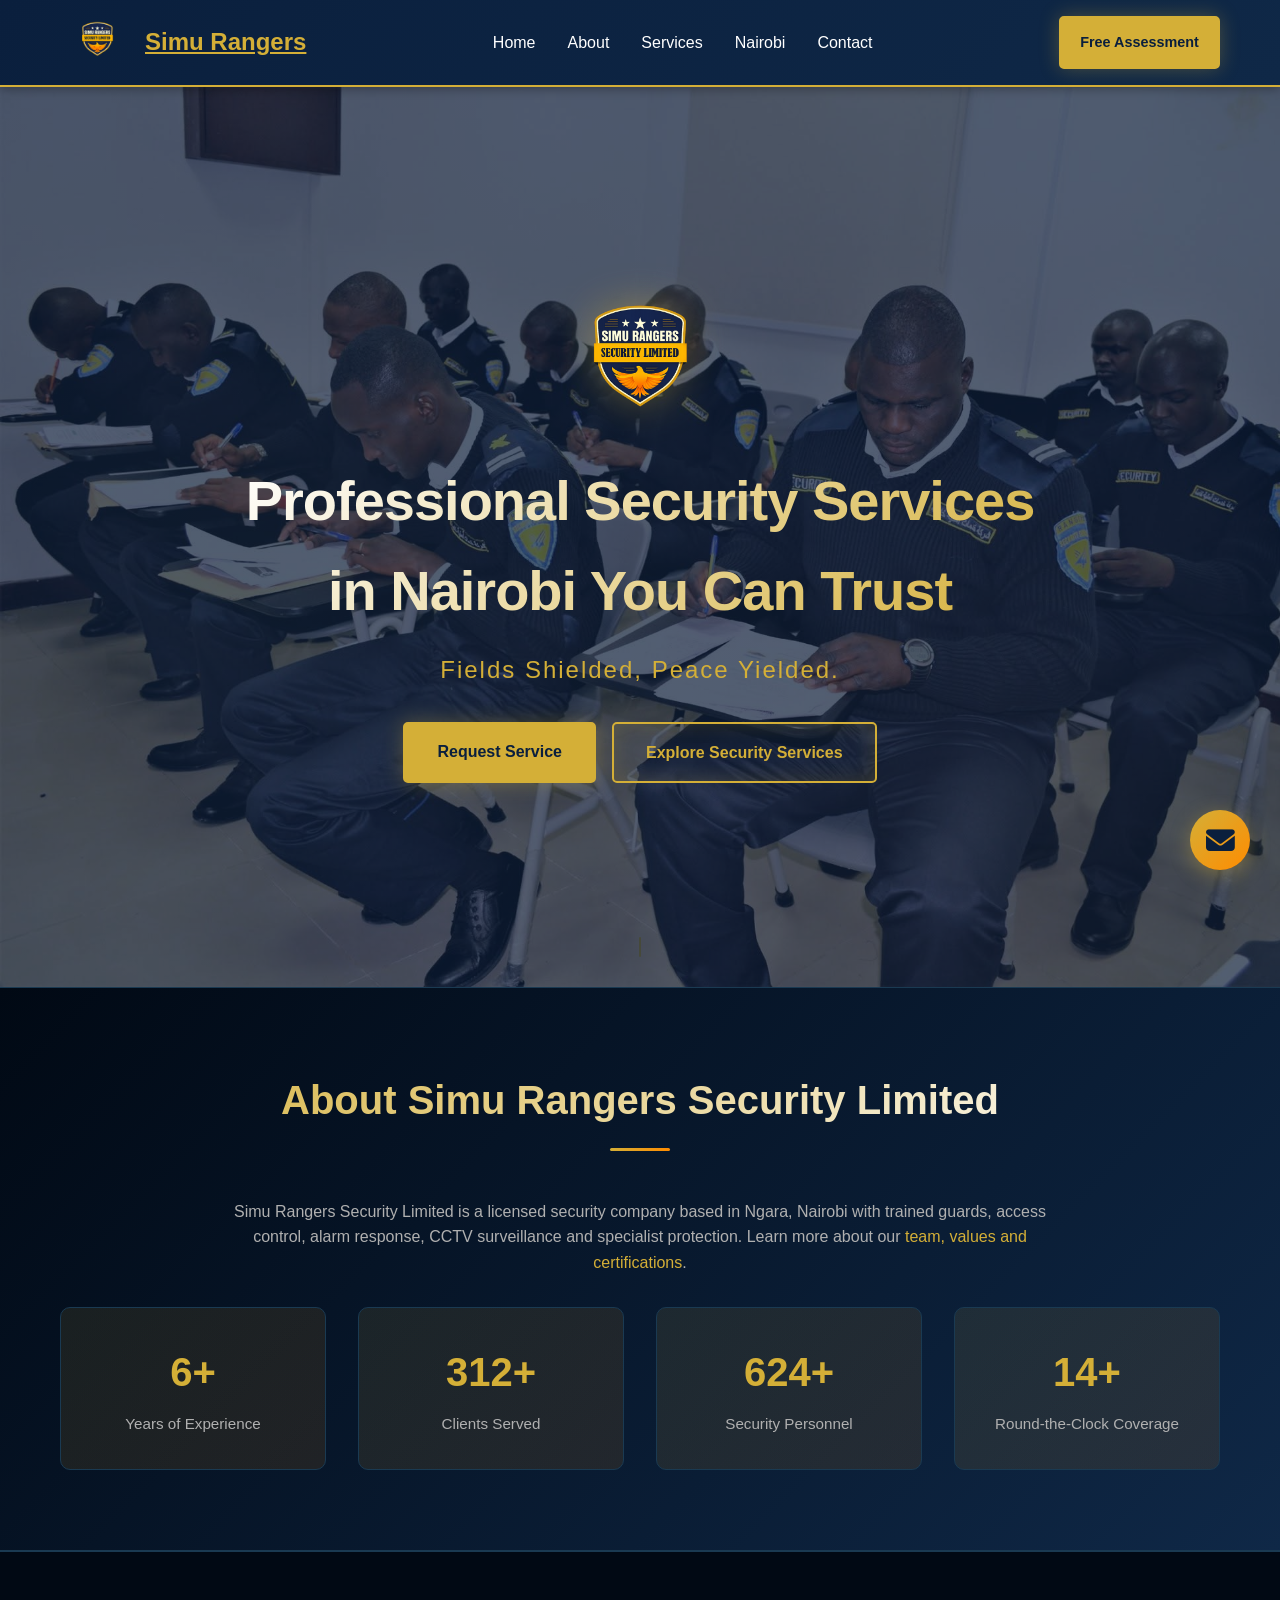
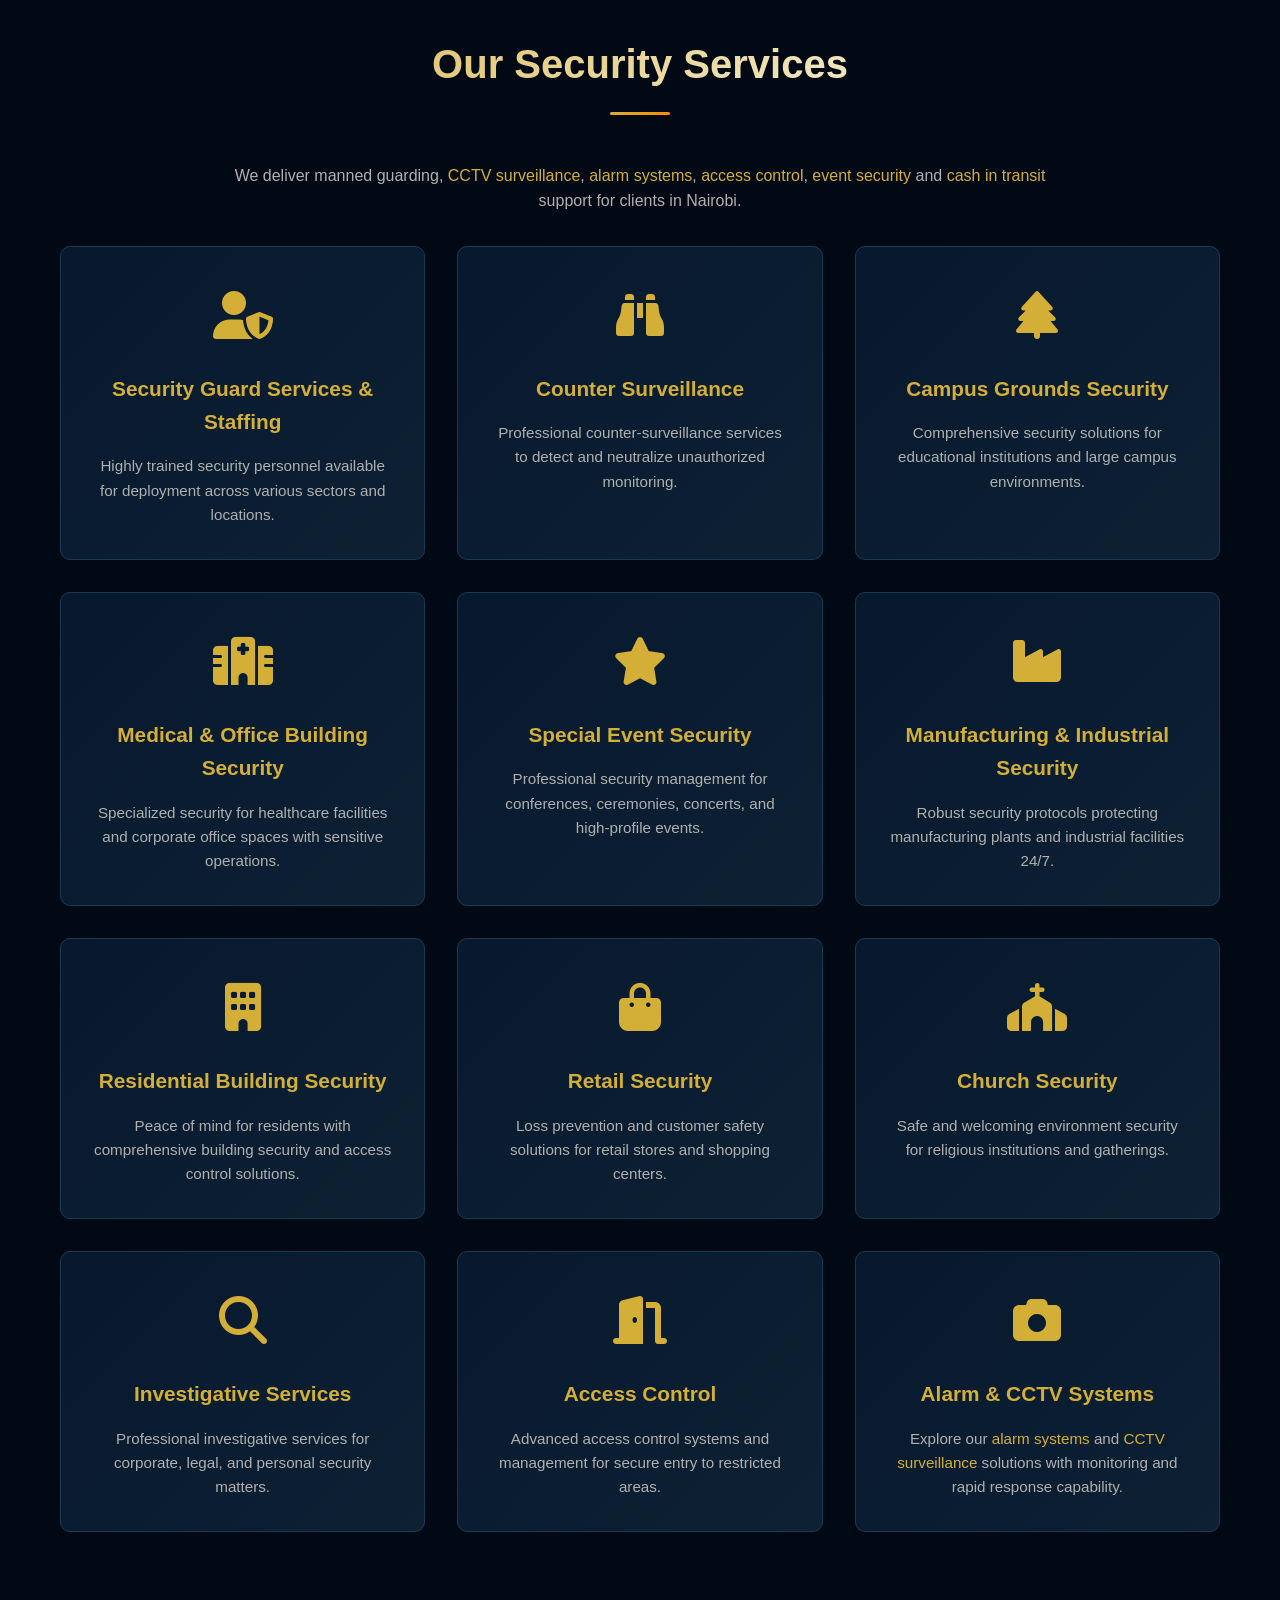
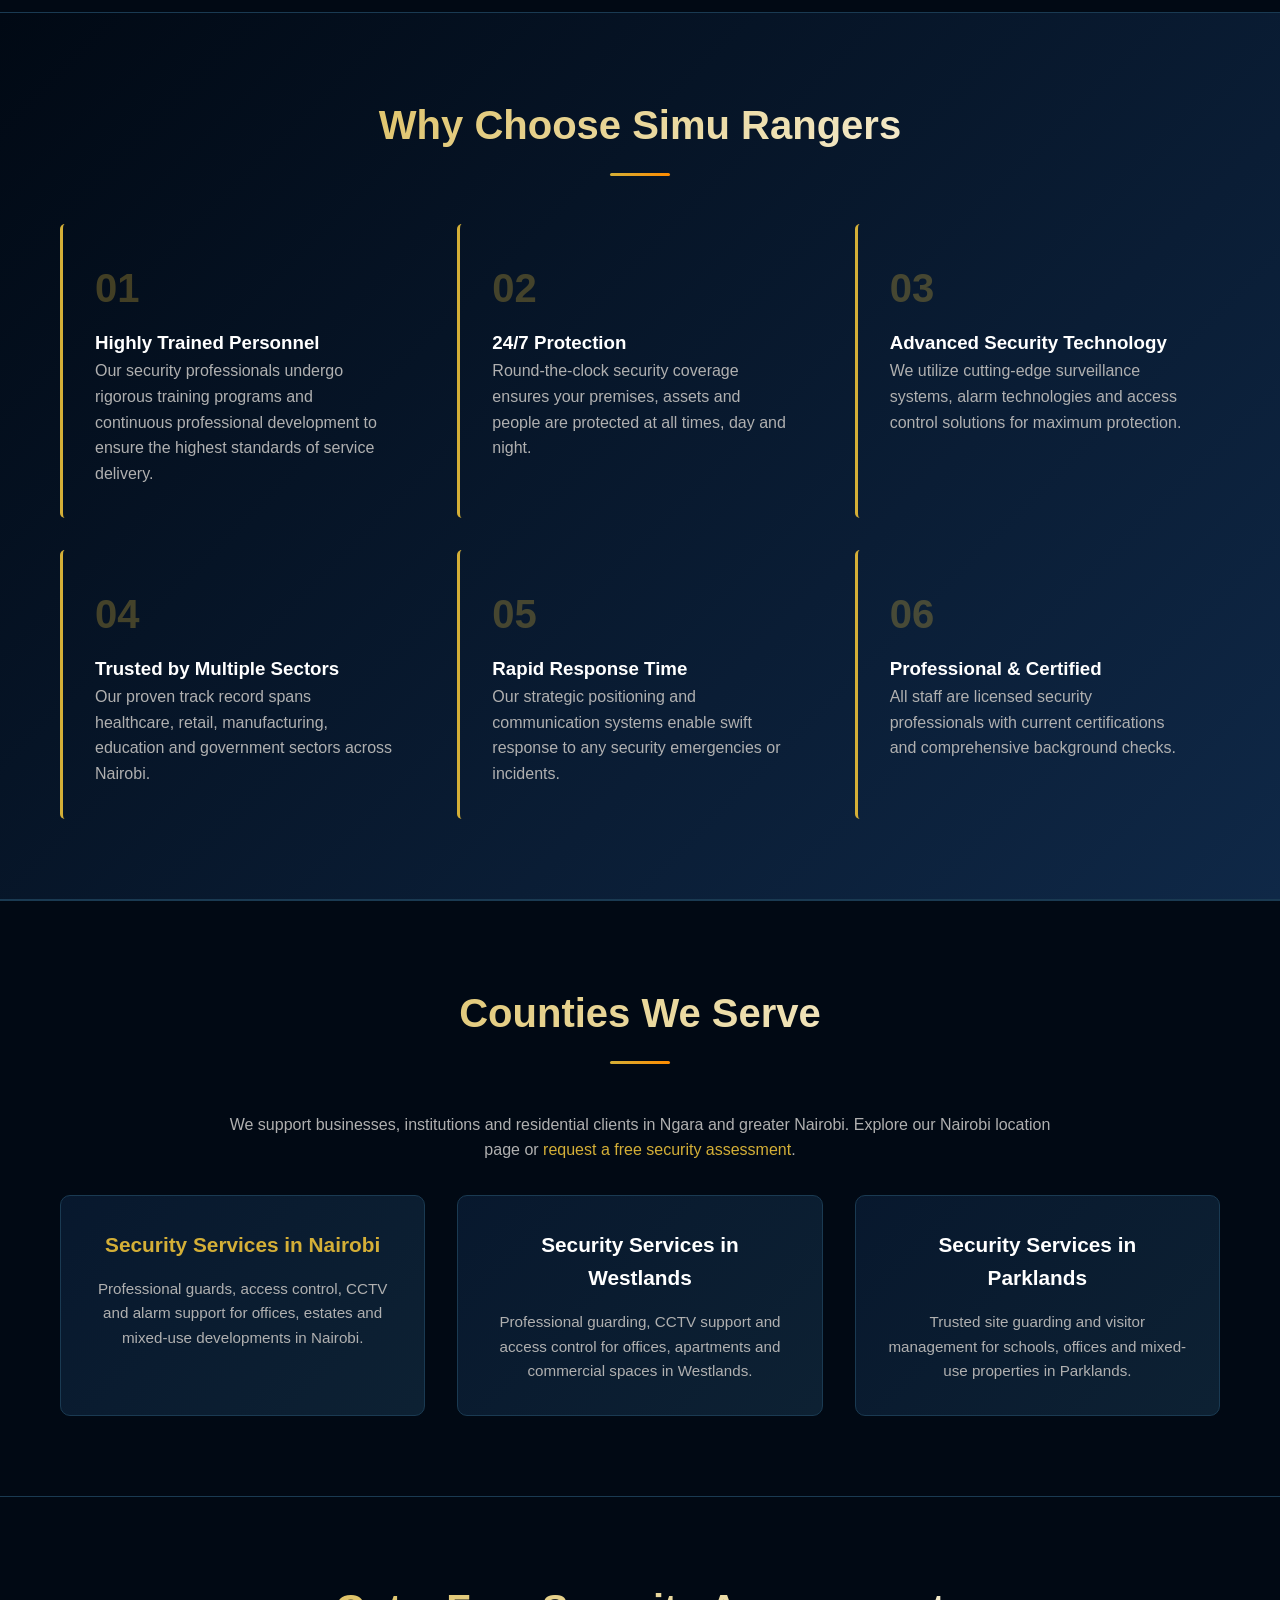
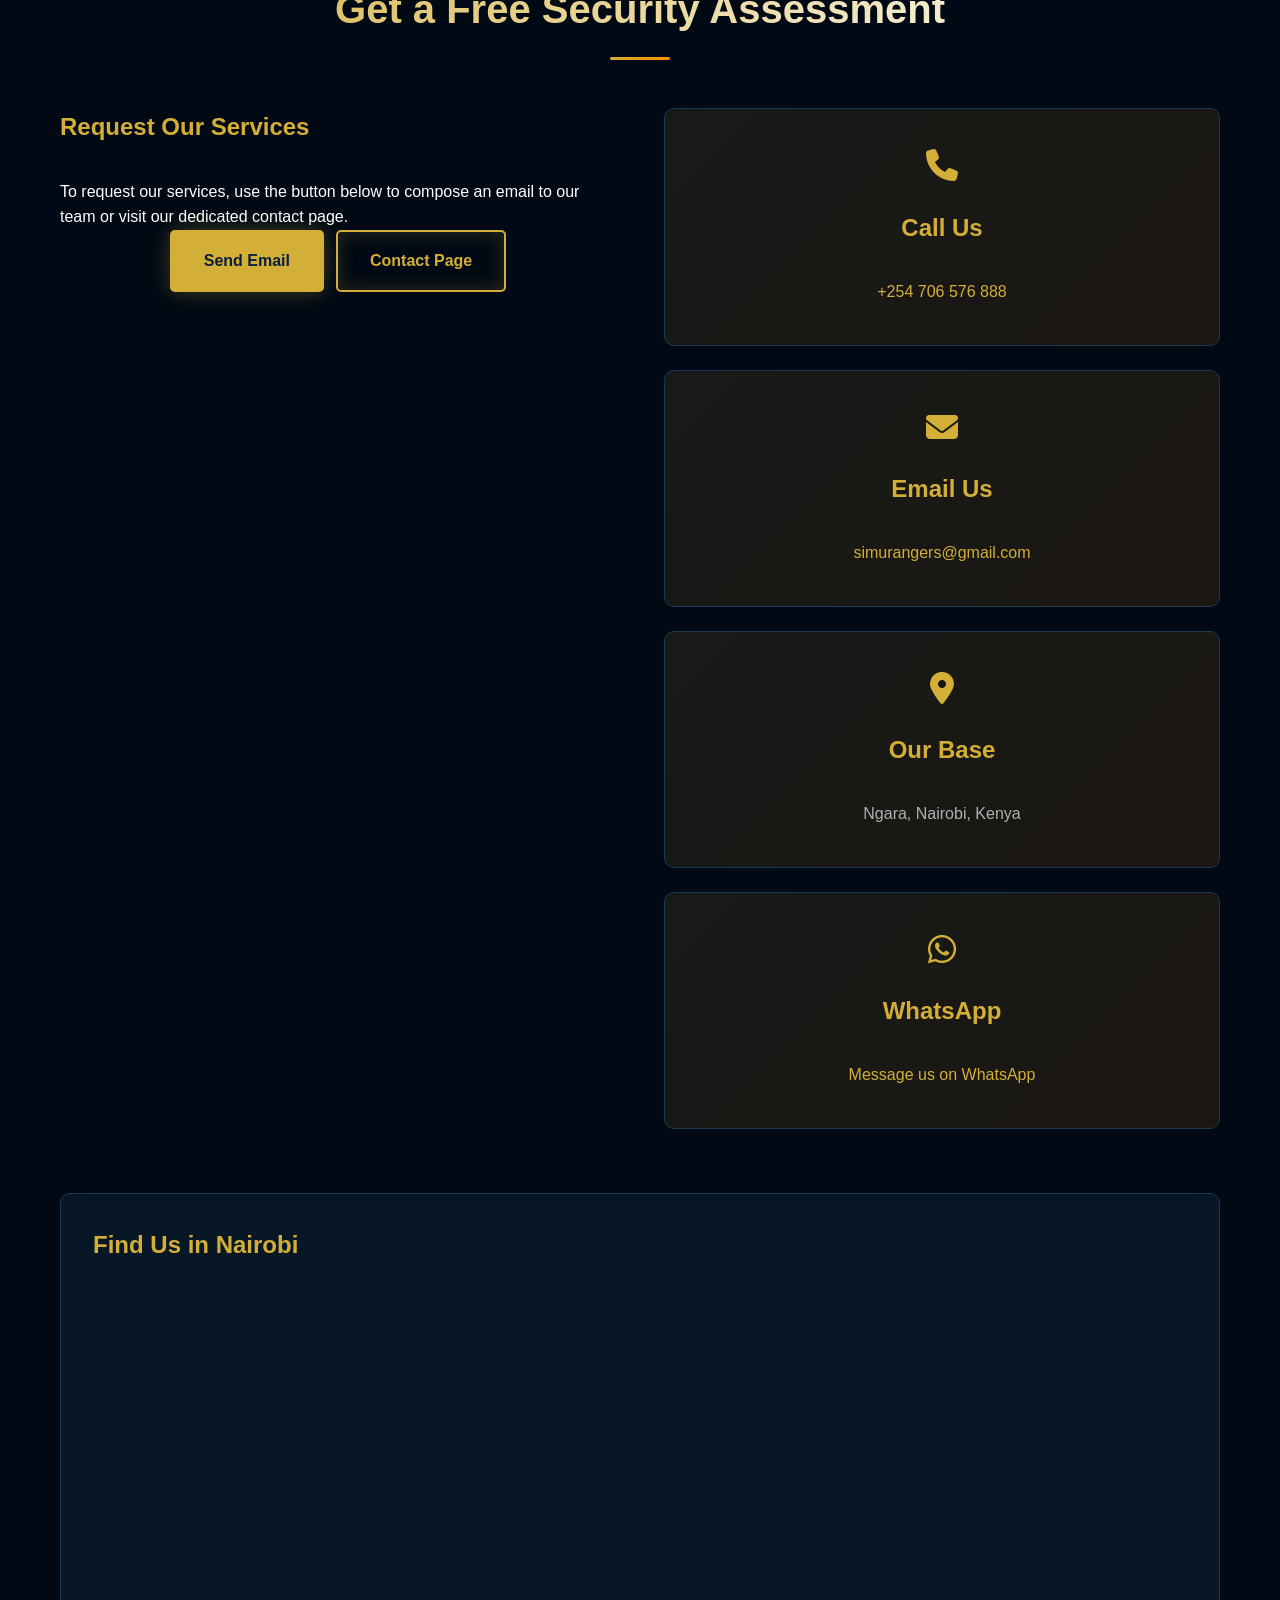
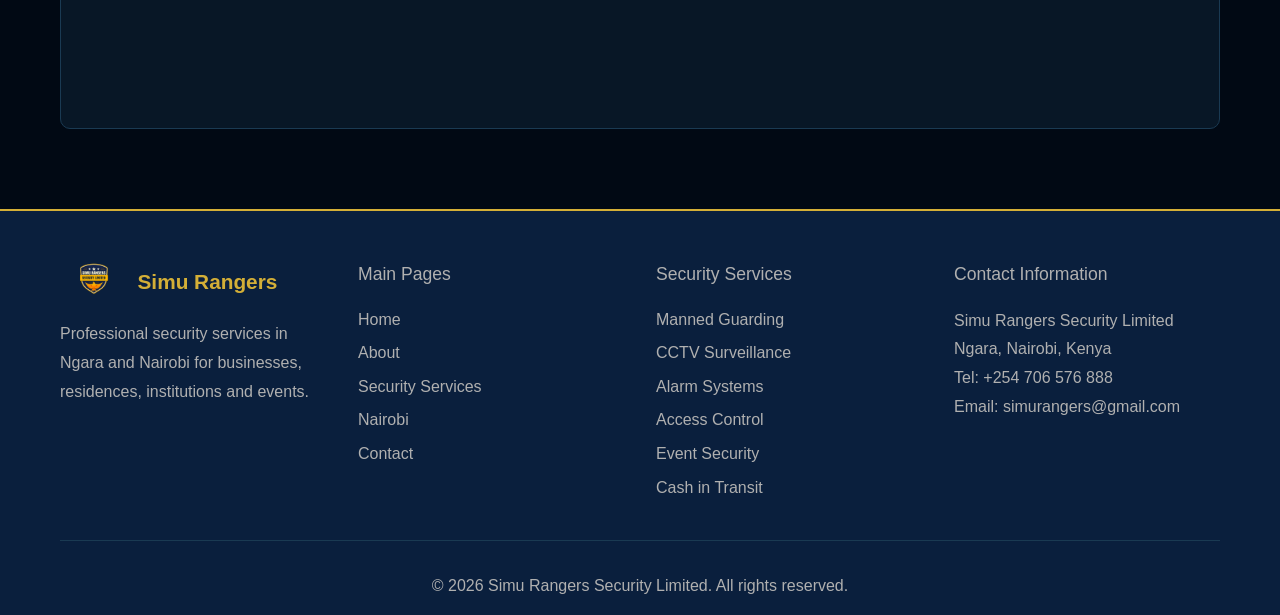
==== commit 591e2887: "Add Nairobi-focused SEO pages and metadata" ====
--- a/index.html
+++ b/index.html
@@ -1,396 +1,479 @@
-<!DOCTYPE html>
-<html lang="en">
-<head>
-    <meta charset="UTF-8">
-    <meta name="viewport" content="width=device-width, initial-scale=1.0">
-    <title>Simu Rangers Security Limited - Professional Security Services</title>
-    <link rel="stylesheet" href="css/style.css">
-    <link rel="stylesheet" href="https://cdnjs.cloudflare.com/ajax/libs/font-awesome/6.4.0/css/all.min.css">
-</head>
-<body>
-    <!-- Navigation Bar -->
-    <nav class="navbar">
-        <div class="nav-container">
-            <div class="nav-logo">
-                <img src="assets/images/logo.png" alt="Simu Rangers Logo" class="logo-image">
-                <span>Simu Rangers</span>
-            </div>
-            <ul class="nav-menu">
-                <li><a href="#home" class="nav-link">Home</a></li>
-                <li><a href="#about" class="nav-link">About</a></li>
-                <li><a href="#services" class="nav-link">Services</a></li>
-                <li><a href="#why-choose" class="nav-link">Why Us</a></li>
-                <li><a href="#contact" class="nav-link">Contact</a></li>
-            </ul>
-            <div class="hamburger">
-                <span></span>
-                <span></span>
-                <span></span>
-            </div>
-        </div>
-    </nav>
-
-    <!-- Hero Section -->
-    <section id="home" class="hero">
-        <div class="hero-overlay"></div>
-        <div class="hero-content">
-            <div class="hero-logo">
-                <img src="assets/images/logo.png" alt="Simu Rangers Security Limited Logo" class="hero-logo-img">
-            </div>
-            <h1 class="hero-headline">Professional Security Services You Can Trust</h1>
-            <p class="hero-subheadline">Fields Shielded, Peace Yielded.</p>
-            <div class="hero-buttons">
-                <button class="btn btn-primary" id="requestServiceBtn">Request Service</button>
-            </div>
-        </div>
-        <div class="scroll-indicator">
-            <span></span>
-        </div>
-    </section>
-
-    <!-- About Section -->
-    <section id="about" class="about">
-        <div class="container">
-            <div class="section-header">
-                <h2>About Simu Rangers Security Limited</h2>
-                <div class="header-line"></div>
-            </div>
-            <p class="about-text">
-                With years of dedicated service in the security industry, Simu Rangers Security Limited has established itself as a trusted partner for businesses and institutions across Kenya. Our commitment to excellence, professionalism, and reliability has made us the preferred choice for organizations seeking comprehensive security solutions.
-            </p>
-            <div class="stats-grid">
-                <div class="stat-card">
-                    <h3>10+</h3>
-                    <p>Years of Experience</p>
-                </div>
-                <div class="stat-card">
-                    <h3>500+</h3>
-                    <p>Clients Served</p>
-                </div>
-                <div class="stat-card">
-                    <h3>1000+</h3>
-                    <p>Security Personnel</p>
-                </div>
-                <div class="stat-card">
-                    <h3>24/7</h3>
-                    <p>Round-the-Clock Coverage</p>
-                </div>
-            </div>
-        </div>
-    </section>
-
-
-    <!-- Services Section -->
-    <section id="services" class="services">
-        <div class="container">
-            <div class="section-header">
-                <h2>Our Services</h2>
-                <div class="header-line"></div>
-            </div>
-            <div class="services-grid">
-                <!-- Service 1 -->
-                <div class="service-card">
-                    <div class="service-icon">
-                        <i class="fas fa-user-shield"></i>
-                    </div>
-                    <h3>Security Guard Services & Staffing</h3>
-                    <p>Highly trained security personnel available for deployment across various sectors and locations.</p>
-                </div>
-
-                <!-- Service 2 -->
-                <div class="service-card">
-                    <div class="service-icon">
-                        <i class="fas fa-binoculars"></i>
-                    </div>
-                    <h3>Counter Surveillance</h3>
-                    <p>Professional counter-surveillance services to detect and neutralize unauthorized monitoring.</p>
-                </div>
-
-                <!-- Service 3 -->
-                <div class="service-card">
-                    <div class="service-icon">
-                        <i class="fas fa-tree"></i>
-                    </div>
-                    <h3>Campus Grounds Security</h3>
-                    <p>Comprehensive security solutions for educational institutions and large campus environments.</p>
-                </div>
-
-                <!-- Service 4 -->
-                <div class="service-card">
-                    <div class="service-icon">
-                        <i class="fas fa-hospital"></i>
-                    </div>
-                    <h3>Medical & Office Building Security</h3>
-                    <p>Specialized security for healthcare facilities and corporate office spaces with sensitive operations.</p>
-                </div>
-
-                <!-- Service 5 -->
-                <div class="service-card">
-                    <div class="service-icon">
-                        <i class="fas fa-star"></i>
-                    </div>
-                    <h3>Special Event Security</h3>
-                    <p>Professional security management for conferences, ceremonies, concerts, and high-profile events.</p>
-                </div>
-
-                <!-- Service 6 -->
-                <div class="service-card">
-                    <div class="service-icon">
-                        <i class="fas fa-industry"></i>
-                    </div>
-                    <h3>Manufacturing & Industrial Security</h3>
-                    <p>Robust security protocols protecting manufacturing plants and industrial facilities 24/7.</p>
-                </div>
-
-                <!-- Service 7 -->
-                <div class="service-card">
-                    <div class="service-icon">
-                        <i class="fas fa-building"></i>
-                    </div>
-                    <h3>Residential Building Security</h3>
-                    <p>Peace of mind for residents with comprehensive building security and access control solutions.</p>
-                </div>
-
-                <!-- Service 8 -->
-                <div class="service-card">
-                    <div class="service-icon">
-                        <i class="fas fa-shopping-bag"></i>
-                    </div>
-                    <h3>Retail Security</h3>
-                    <p>Loss prevention and customer safety solutions for retail stores and shopping centers.</p>
-                </div>
-
-                <!-- Service 9 -->
-                <div class="service-card">
-                    <div class="service-icon">
-                        <i class="fas fa-church"></i>
-                    </div>
-                    <h3>Church Security</h3>
-                    <p>Safe and welcoming environment security for religious institutions and gatherings.</p>
-                </div>
-
-                <!-- Service 10 -->
-                <div class="service-card">
-                    <div class="service-icon">
-                        <i class="fas fa-magnifying-glass"></i>
-                    </div>
-                    <h3>Investigative Services</h3>
-                    <p>Professional investigative services for corporate, legal, and personal security matters.</p>
-                </div>
-
-                <!-- Service 11 -->
-                <div class="service-card">
-                    <div class="service-icon">
-                        <i class="fas fa-door-open"></i>
-                    </div>
-                    <h3>Access Control</h3>
-                    <p>Advanced access control systems and management for secure entry to restricted areas.</p>
-                </div>
-
-                <!-- Service 12 -->
-                <div class="service-card">
-                    <div class="service-icon">
-                        <i class="fas fa-camera"></i>
-                    </div>
-                    <h3>Alarm & CCTV Systems</h3>
-                    <p>State-of-the-art surveillance and alarm systems with monitoring and rapid response capability.</p>
-                </div>
-            </div>
-        </div>
-    </section>
-
-    <!-- Why Choose Us Section -->
-    <section id="why-choose" class="why-choose">
-        <div class="container">
-            <div class="section-header">
-                <h2>Why Choose Us</h2>
-                <div class="header-line"></div>
-            </div>
-            <div class="features-grid">
-                <div class="feature-item">
-                    <div class="feature-number">01</div>
-                    <h4>Highly Trained Personnel</h4>
-                    <p>Our security professionals undergo rigorous training programs and continuous professional development to ensure highest standards of service delivery.</p>
-                </div>
-                <div class="feature-item">
-                    <div class="feature-number">02</div>
-                    <h4>24/7 Protection</h4>
-                    <p>Round-the-clock security coverage ensures your premises, assets, and people are protected at all times, day and night.</p>
-                </div>
-                <div class="feature-item">
-                    <div class="feature-number">03</div>
-                    <h4>Advanced Security Technology</h4>
-                    <p>We utilize cutting-edge surveillance systems, alarm technologies, and access control solutions for maximum protection.</p>
-                </div>
-                <div class="feature-item">
-                    <div class="feature-number">04</div>
-                    <h4>Trusted by Multiple Sectors</h4>
-                    <p>Our proven track record spans healthcare, retail, manufacturing, education, and government sectors across Kenya.</p>
-                </div>
-                <div class="feature-item">
-                    <div class="feature-number">05</div>
-                    <h4>Rapid Response Time</h4>
-                    <p>Our strategic positioning and communication systems enable swift response to any security emergencies or incidents.</p>
-                </div>
-                <div class="feature-item">
-                    <div class="feature-number">06</div>
-                    <h4>Professional & Certified</h4>
-                    <p>All staff are licensed security professionals with current certifications and comprehensive background checks.</p>
-                </div>
-            </div>
-        </div>
-    </section>
-
-    <!-- Contact Section -->
-    <section id="contact" class="contact">
-        <div class="container">
-            <div class="section-header">
-                <h2>Get In Touch</h2>
-                <div class="header-line"></div>
-            </div>
-            <div class="contact-wrapper">
-                <!-- Contact Form (replaced by email button) -->
-                <div class="contact-form-section">
-                    <h3>Request Our Services</h3>
-                    <p>To request our services, use the button below to compose an email to our team.</p>
-                    <a class="btn btn-primary" id="sendEmailBtn" href="https://mail.google.com/mail/?view=cm&fs=1&to=simurangers@gmail.com&su=Service%20Request&body=Hello%2C%0A%0AI%20would%20like%20to%20request%20your%20services.%0A%0AThanks." target="_blank" rel="noopener">Send Email</a>
-                </div>
-
-                <!-- Contact Information -->
-                <div class="contact-info-section">
-                    <div class="contact-info-card">
-                        <div class="info-icon">
-                            <i class="fas fa-phone"></i>
-                        </div>
-                        <h4>Call Us</h4>
-                        <p><a href="tel:0706576888">0706 576 888</a></p>
-                    </div>
-
-                    <div class="contact-info-card">
-                        <div class="info-icon">
-                            <i class="fas fa-envelope"></i>
-                        </div>
-                        <h4>Email Us</h4>
-                        <p><a href="mailto:simurangers@gmail.com">simurangers@gmail.com</a></p>
-                    </div>
-
-                    <div class="contact-info-card">
-                        <div class="info-icon">
-                            <i class="fas fa-map-marker-alt"></i>
-                        </div>
-                        <h4>Our Locations</h4>
-                        <p>Ngara, Nairobi, Kenya</p>
-                    </div>
-
-                    <div class="contact-info-card">
-                        <div class="info-icon">
-                            <i class="fab fa-whatsapp"></i>
-                        </div>
-                        <h4>WhatsApp</h4>
-                        <p><a href="https://wa.me/254706576888" target="_blank">Message us on WhatsApp</a></p>
-                    </div>
-                </div>
-            </div>
-
-            <!-- Google Maps -->
-            <div class="maps-container">
-                <h3>Find Us</h3>
-                <iframe src="https://maps.google.com/maps?q=Ngara%2C%20Nairobi%2C%20Kenya&z=15&output=embed" width="100%" height="400" style="border:0;" allowfullscreen="" loading="lazy" referrerpolicy="no-referrer-when-downgrade"></iframe>
-            </div>
-        </div>
-    </section>
-
-    <!-- Footer -->
-    <footer class="footer">
-        <div class="container">
-            <div class="footer-content">
-                <div class="footer-section">
-                    <div class="footer-logo">
-                        <img src="assets/images/logo.png" alt="Simu Rangers Logo" class="logo-image">
-                        <span>Simu Rangers</span>
-                    </div>
-                    <p>Professional Security Services You Can Trust</p>
-                </div>
-
-                <div class="footer-section">
-                    <h4>Quick Links</h4>
-                    <ul>
-                        <li><a href="#home">Home</a></li>
-                        <li><a href="#about">About Us</a></li>
-                        <li><a href="#services">Services</a></li>
-                        <li><a href="#contact">Contact</a></li>
-                    </ul>
-                </div>
-
-                <div class="footer-section">
-                    <h4>Contact Info</h4>
-                    <p>Phone: <a href="tel:0706576888">0706 576 888</a></p>
-                    <p>Email: <a href="mailto:simurangers@gmail.com">simurangers@gmail.com</a></p>
-                </div>
-
-                <div class="footer-section">
-                    <h4>Follow Us</h4>
-                    <div class="social-links">
-                        <a href="#" aria-label="Facebook"><i class="fab fa-facebook-f"></i></a>
-                        <a href="#" aria-label="Twitter"><i class="fab fa-twitter"></i></a>
-                        <a href="#" aria-label="LinkedIn"><i class="fab fa-linkedin-in"></i></a>
-                        <a href="#" aria-label="Instagram"><i class="fab fa-instagram"></i></a>
-                    </div>
-                </div>
-            </div>
-
-            <div class="footer-bottom">
-                <p>&copy; 2024 Simu Rangers Security Limited. All rights reserved.</p>
-            </div>
-        </div>
-    </footer>
-
-    <!-- Floating Request Service Button -->
-    <button class="floating-request-btn" id="floatingRequestBtn" title="Request Our Services">
-        <i class="fas fa-envelope"></i>
-    </button>
-
-    <!-- Service Request Modal -->
-    <div id="serviceModal" class="modal">
-        <div class="modal-content">
-            <span class="modal-close">&times;</span>
-            <h2>How Would You Like to Contact Us?</h2>
-            <p>Choose your preferred way to request our services</p>
-            
-            <div class="modal-options">
-                <!-- Call Option -->
-                <div class="modal-option">
-                    <div class="option-icon">
-                        <i class="fas fa-phone"></i>
-                    </div>
-                    <h3>Make a Call</h3>
-                    <p>Speak directly with our team</p>
-                    <a href="tel:0706576888" class="btn btn-primary btn-small">Call Now</a>
-                </div>
-
-                <!-- Email Option -->
-                <div class="modal-option">
-                    <div class="option-icon">
-                        <i class="fas fa-envelope"></i>
-                    </div>
-                    <h3>Send Email</h3>
-                    <p>Compose an email to our team in your browser or mail app</p>
-                    <a id="sendEmailModalBtn" class="btn btn-primary btn-small" href="https://mail.google.com/mail/?view=cm&fs=1&to=simurangers@gmail.com&su=Service%20Request&body=Hello%2C%0A%0AI%20would%20like%20to%20request%20your%20services.%0A" target="_blank" rel="noopener">Send Email</a>
-                </div>
-
-                <!-- WhatsApp Option -->
-                <div class="modal-option">
-                    <div class="option-icon">
-                        <i class="fab fa-whatsapp"></i>
-                    </div>
-                    <h3>Send WhatsApp</h3>
-                    <p>Quick message on WhatsApp</p>
-                    <a href="https://wa.me/254706576888" class="btn btn-primary btn-small" target="_blank">WhatsApp Now</a>
-                </div>
-            </div>
-        </div>
-    </div>
-
-    <script src="js/script.js"></script>
-</body>
-</html>
+<!DOCTYPE html>
+<html lang="en">
+<head>
+    <meta charset="UTF-8">
+    <meta name="viewport" content="width=device-width, initial-scale=1.0">
+    <title>Professional Security Services in Nairobi | Simu Rangers</title>
+    <meta name="description" content="Simu Rangers provides professional security guards, CCTV and alarm systems in Ngara, Nairobi. Get a free quote today.">
+    <meta name="robots" content="index, follow">
+    <link rel="canonical" href="https://www.simurangers.co.ke/">
+    <link rel="preload" as="image" href="assets/images/4.png">
+    <meta property="og:title" content="Professional Security Services in Nairobi | Simu Rangers">
+    <meta property="og:description" content="Simu Rangers provides professional security guards, CCTV and alarm systems in Ngara, Nairobi. Get a free quote today.">
+    <meta property="og:type" content="website">
+    <meta property="og:url" content="https://www.simurangers.co.ke/">
+    <meta property="og:image" content="https://www.simurangers.co.ke/assets/images/4.png">
+    <meta property="og:locale" content="en_KE">
+    <script type="application/ld+json">
+    {
+      "@context": "https://schema.org",
+      "@type": "SecurityService",
+      "name": "Simu Rangers Security Limited",
+      "url": "https://www.simurangers.co.ke",
+      "logo": "https://www.simurangers.co.ke/assets/images/logo.png",
+      "image": "https://www.simurangers.co.ke/assets/images/4.png",
+      "description": "Professional security services company based in Ngara, Nairobi. Services include manned guarding, CCTV installation, alarm systems, access control and event security.",
+      "telephone": "+254706576888",
+      "email": "simurangers@gmail.com",
+      "address": {
+        "@type": "PostalAddress",
+        "streetAddress": "Ngara",
+        "addressLocality": "Nairobi",
+        "addressCountry": "KE"
+      },
+      "areaServed": [
+        "Ngara",
+        "Nairobi"
+      ],
+      "hasOfferCatalog": {
+        "@type": "OfferCatalog",
+        "name": "Security Services",
+        "itemListElement": [
+          { "@type": "Offer", "itemOffered": { "@type": "Service", "name": "Manned Guarding" } },
+          { "@type": "Offer", "itemOffered": { "@type": "Service", "name": "CCTV Surveillance" } },
+          { "@type": "Offer", "itemOffered": { "@type": "Service", "name": "Alarm Systems" } },
+          { "@type": "Offer", "itemOffered": { "@type": "Service", "name": "Access Control" } },
+          { "@type": "Offer", "itemOffered": { "@type": "Service", "name": "Event Security" } },
+          { "@type": "Offer", "itemOffered": { "@type": "Service", "name": "Cash in Transit" } }
+        ]
+      },
+      "openingHoursSpecification": {
+        "@type": "OpeningHoursSpecification",
+        "dayOfWeek": ["Monday", "Tuesday", "Wednesday", "Thursday", "Friday", "Saturday", "Sunday"],
+        "opens": "00:00",
+        "closes": "23:59"
+      },
+      "sameAs": []
+    }
+    </script>
+    <!-- TODO: Add verified social profile URLs to the sameAs array when available. -->
+    <link rel="stylesheet" href="css/style.css">
+    <link rel="stylesheet" href="https://cdnjs.cloudflare.com/ajax/libs/font-awesome/6.4.0/css/all.min.css">
+</head>
+<body>
+    <nav class="navbar" aria-label="Primary">
+        <div class="nav-container">
+            <a class="nav-logo" href="./" aria-label="Simu Rangers Security Limited home">
+                <img src="assets/images/logo.png" alt="Simu Rangers Security Limited logo" class="logo-image" width="75" height="50">
+                <span>Simu Rangers</span>
+            </a>
+            <ul class="nav-menu">
+                <li><a href="./" class="nav-link">Home</a></li>
+                <li><a href="about/" class="nav-link">About</a></li>
+                <li><a href="security-services/" class="nav-link">Services</a></li>
+                <li><a href="security-services-nairobi/" class="nav-link">Nairobi</a></li>
+                <li><a href="contact/" class="nav-link">Contact</a></li>
+            </ul>
+            <div class="nav-actions">
+                <a class="btn btn-primary btn-small" href="contact/">Free Assessment</a>
+                <div class="hamburger" aria-label="Open navigation menu" role="button" tabindex="0">
+                    <span></span>
+                    <span></span>
+                    <span></span>
+                </div>
+            </div>
+        </div>
+    </nav>
+
+    <main>
+        <section class="hero">
+            <div class="hero-overlay"></div>
+            <div class="hero-content">
+                <div class="hero-logo">
+                    <img src="assets/images/logo.png" alt="Simu Rangers professional security team logo in Ngara Nairobi" class="hero-logo-img" width="225" height="150">
+                </div>
+                <h1 class="hero-headline">Professional Security Services in Nairobi You Can Trust</h1>
+                <p class="hero-subheadline">Fields Shielded, Peace Yielded.</p>
+                <div class="hero-buttons">
+                    <button class="btn btn-primary" id="requestServiceBtn">Request Service</button>
+                    <a class="btn btn-secondary" href="security-services/">Explore Security Services</a>
+                </div>
+            </div>
+            <div class="scroll-indicator" aria-hidden="true">
+                <span></span>
+            </div>
+        </section>
+
+        <section class="about">
+            <div class="container">
+                <div class="section-header">
+                    <h2>About Simu Rangers Security Limited</h2>
+                    <div class="header-line"></div>
+                </div>
+                <p class="section-copy">
+                    Simu Rangers Security Limited is a licensed security company based in Ngara, Nairobi with trained guards,
+                    access control, alarm response, CCTV surveillance and specialist protection. Learn more about our
+                    <a class="text-link" href="about/">team, values and certifications</a>.
+                </p>
+                <div class="stats-grid">
+                    <div class="stat-card">
+                        <h3>10+</h3>
+                        <p>Years of Experience</p>
+                    </div>
+                    <div class="stat-card">
+                        <h3>500+</h3>
+                        <p>Clients Served</p>
+                    </div>
+                    <div class="stat-card">
+                        <h3>1000+</h3>
+                        <p>Security Personnel</p>
+                    </div>
+                    <div class="stat-card">
+                        <h3>24/7</h3>
+                        <p>Round-the-Clock Coverage</p>
+                    </div>
+                </div>
+            </div>
+        </section>
+
+        <section class="services">
+            <div class="container">
+                <div class="section-header">
+                    <h2>Our Security Services</h2>
+                    <div class="header-line"></div>
+                </div>
+                <p class="section-copy">
+                    We deliver manned guarding, <a class="text-link" href="security-services/cctv-surveillance/">CCTV surveillance</a>,
+                    <a class="text-link" href="security-services/alarm-systems/">alarm systems</a>,
+                    <a class="text-link" href="security-services/access-control/">access control</a>,
+                    <a class="text-link" href="security-services/event-security/">event security</a> and
+                    <a class="text-link" href="security-services/cash-in-transit/">cash in transit</a> support for clients in Nairobi.
+                </p>
+                <div class="services-grid">
+                    <article class="service-card">
+                        <div class="service-icon">
+                            <i class="fas fa-user-shield"></i>
+                        </div>
+                        <h3><a class="text-link" href="security-services/manned-guarding/">Security Guard Services &amp; Staffing</a></h3>
+                        <p>Highly trained security personnel available for deployment across various sectors and locations.</p>
+                    </article>
+
+                    <article class="service-card">
+                        <div class="service-icon">
+                            <i class="fas fa-binoculars"></i>
+                        </div>
+                        <h3><a class="text-link" href="security-services/#counter-surveillance">Counter Surveillance</a></h3>
+                        <p>Professional counter-surveillance services to detect and neutralize unauthorized monitoring.</p>
+                    </article>
+
+                    <article class="service-card">
+                        <div class="service-icon">
+                            <i class="fas fa-tree"></i>
+                        </div>
+                        <h3><a class="text-link" href="security-services/#campus-grounds-security">Campus Grounds Security</a></h3>
+                        <p>Comprehensive security solutions for educational institutions and large campus environments.</p>
+                    </article>
+
+                    <article class="service-card">
+                        <div class="service-icon">
+                            <i class="fas fa-hospital"></i>
+                        </div>
+                        <h3><a class="text-link" href="security-services/#medical-office-building-security">Medical &amp; Office Building Security</a></h3>
+                        <p>Specialized security for healthcare facilities and corporate office spaces with sensitive operations.</p>
+                    </article>
+
+                    <article class="service-card">
+                        <div class="service-icon">
+                            <i class="fas fa-star"></i>
+                        </div>
+                        <h3><a class="text-link" href="security-services/event-security/">Special Event Security</a></h3>
+                        <p>Professional security management for conferences, ceremonies, concerts, and high-profile events.</p>
+                    </article>
+
+                    <article class="service-card">
+                        <div class="service-icon">
+                            <i class="fas fa-industry"></i>
+                        </div>
+                        <h3><a class="text-link" href="security-services/#manufacturing-industrial-security">Manufacturing &amp; Industrial Security</a></h3>
+                        <p>Robust security protocols protecting manufacturing plants and industrial facilities 24/7.</p>
+                    </article>
+
+                    <article class="service-card">
+                        <div class="service-icon">
+                            <i class="fas fa-building"></i>
+                        </div>
+                        <h3><a class="text-link" href="security-services/#residential-building-security">Residential Building Security</a></h3>
+                        <p>Peace of mind for residents with comprehensive building security and access control solutions.</p>
+                    </article>
+
+                    <article class="service-card">
+                        <div class="service-icon">
+                            <i class="fas fa-shopping-bag"></i>
+                        </div>
+                        <h3><a class="text-link" href="security-services/#retail-security">Retail Security</a></h3>
+                        <p>Loss prevention and customer safety solutions for retail stores and shopping centers.</p>
+                    </article>
+
+                    <article class="service-card">
+                        <div class="service-icon">
+                            <i class="fas fa-church"></i>
+                        </div>
+                        <h3><a class="text-link" href="security-services/#church-security">Church Security</a></h3>
+                        <p>Safe and welcoming environment security for religious institutions and gatherings.</p>
+                    </article>
+
+                    <article class="service-card">
+                        <div class="service-icon">
+                            <i class="fas fa-magnifying-glass"></i>
+                        </div>
+                        <h3><a class="text-link" href="security-services/#investigative-services">Investigative Services</a></h3>
+                        <p>Professional investigative services for corporate, legal, and personal security matters.</p>
+                    </article>
+
+                    <article class="service-card">
+                        <div class="service-icon">
+                            <i class="fas fa-door-open"></i>
+                        </div>
+                        <h3><a class="text-link" href="security-services/access-control/">Access Control</a></h3>
+                        <p>Advanced access control systems and management for secure entry to restricted areas.</p>
+                    </article>
+
+                    <article class="service-card">
+                        <div class="service-icon">
+                            <i class="fas fa-camera"></i>
+                        </div>
+                        <h3><a class="text-link" href="security-services/#alarm-cctv-systems">Alarm &amp; CCTV Systems</a></h3>
+                        <p>Explore our <a class="text-link" href="security-services/alarm-systems/">alarm systems</a> and
+                            <a class="text-link" href="security-services/cctv-surveillance/">CCTV surveillance</a> solutions with monitoring and rapid response capability.</p>
+                    </article>
+                </div>
+            </div>
+        </section>
+
+        <section class="why-choose">
+            <div class="container">
+                <div class="section-header">
+                    <h2>Why Choose Simu Rangers</h2>
+                    <div class="header-line"></div>
+                </div>
+                <div class="features-grid">
+                    <article class="feature-item">
+                        <div class="feature-number">01</div>
+                        <h3>Highly Trained Personnel</h3>
+                        <p>Our security professionals undergo rigorous training programs and continuous professional development to ensure the highest standards of service delivery.</p>
+                    </article>
+                    <article class="feature-item">
+                        <div class="feature-number">02</div>
+                        <h3>24/7 Protection</h3>
+                        <p>Round-the-clock security coverage ensures your premises, assets and people are protected at all times, day and night.</p>
+                    </article>
+                    <article class="feature-item">
+                        <div class="feature-number">03</div>
+                        <h3>Advanced Security Technology</h3>
+                        <p>We utilize cutting-edge surveillance systems, alarm technologies and access control solutions for maximum protection.</p>
+                    </article>
+                    <article class="feature-item">
+                        <div class="feature-number">04</div>
+                        <h3>Trusted by Multiple Sectors</h3>
+                        <p>Our proven track record spans healthcare, retail, manufacturing, education and government sectors across Nairobi.</p>
+                    </article>
+                    <article class="feature-item">
+                        <div class="feature-number">05</div>
+                        <h3>Rapid Response Time</h3>
+                        <p>Our strategic positioning and communication systems enable swift response to any security emergencies or incidents.</p>
+                    </article>
+                    <article class="feature-item">
+                        <div class="feature-number">06</div>
+                        <h3>Professional &amp; Certified</h3>
+                        <p>All staff are licensed security professionals with current certifications and comprehensive background checks.</p>
+                    </article>
+                </div>
+            </div>
+        </section>
+
+        <section class="services">
+            <div class="container">
+                <div class="section-header">
+                    <h2>Counties We Serve</h2>
+                    <div class="header-line"></div>
+                </div>
+                <p class="section-copy">
+                    We support businesses, institutions and residential clients in Ngara and greater Nairobi.
+                    Explore our Nairobi location page or <a class="text-link" href="contact/">request a free security assessment</a>.
+                </p>
+                <div class="services-grid">
+                    <article class="service-card">
+                        <h3><a class="text-link" href="security-services-nairobi/">Security Services in Nairobi</a></h3>
+                        <p>Professional guards, access control, CCTV and alarm support for offices, estates and mixed-use developments in Nairobi.</p>
+                    </article>
+                    <article class="service-card">
+                        <h3>Security Services in Westlands</h3>
+                        <p>Professional guarding, CCTV support and access control for offices, apartments and commercial spaces in Westlands.</p>
+                    </article>
+                    <article class="service-card">
+                        <h3>Security Services in Parklands</h3>
+                        <p>Trusted site guarding and visitor management for schools, offices and mixed-use properties in Parklands.</p>
+                    </article>
+                </div>
+            </div>
+        </section>
+
+        <section class="contact">
+            <div class="container">
+                <div class="section-header">
+                    <h2>Get a Free Security Assessment</h2>
+                    <div class="header-line"></div>
+                </div>
+                <div class="contact-wrapper">
+                    <div class="contact-form-section">
+                        <h3>Request Our Services</h3>
+                        <p>To request our services, use the button below to compose an email to our team or visit our dedicated contact page.</p>
+                        <div class="section-link-row">
+                            <a class="btn btn-primary" id="sendEmailBtn" href="https://mail.google.com/mail/?view=cm&amp;fs=1&amp;to=simurangers@gmail.com&amp;su=Service%20Request&amp;body=Hello%2C%0A%0AI%20would%20like%20to%20request%20your%20services.%0A%0AThanks." target="_blank" rel="noopener">Send Email</a>
+                            <a class="btn btn-secondary" href="contact/">Contact Page</a>
+                        </div>
+                    </div>
+
+                    <div class="contact-info-section">
+                        <article class="contact-info-card">
+                            <div class="info-icon">
+                                <i class="fas fa-phone"></i>
+                            </div>
+                            <h3>Call Us</h3>
+                            <p><a href="tel:+254706576888">+254 706 576 888</a></p>
+                        </article>
+
+                        <article class="contact-info-card">
+                            <div class="info-icon">
+                                <i class="fas fa-envelope"></i>
+                            </div>
+                            <h3>Email Us</h3>
+                            <p><a href="mailto:simurangers@gmail.com">simurangers@gmail.com</a></p>
+                        </article>
+
+                        <article class="contact-info-card">
+                            <div class="info-icon">
+                                <i class="fas fa-map-marker-alt"></i>
+                            </div>
+                            <h3>Our Base</h3>
+                            <p>Ngara, Nairobi, Kenya</p>
+                        </article>
+
+                        <article class="contact-info-card">
+                            <div class="info-icon">
+                                <i class="fab fa-whatsapp"></i>
+                            </div>
+                            <h3>WhatsApp</h3>
+                            <p><a href="https://wa.me/254706576888" target="_blank" rel="noopener">Message us on WhatsApp</a></p>
+                        </article>
+                    </div>
+                </div>
+
+                <div class="maps-container">
+                    <h3>Find Us in Nairobi</h3>
+                    <iframe src="https://maps.google.com/maps?q=Ngara%2C%20Nairobi%2C%20Kenya&amp;z=15&amp;output=embed" width="100%" height="400" style="border:0;" allowfullscreen="" loading="lazy" referrerpolicy="no-referrer-when-downgrade" title="Map showing Simu Rangers service base in Ngara, Nairobi"></iframe>
+                </div>
+            </div>
+        </section>
+    </main>
+
+    <footer class="footer">
+        <div class="container">
+            <div class="footer-content">
+                <div class="footer-section">
+                    <div class="footer-logo">
+                        <img src="assets/images/logo.png" alt="Simu Rangers Security Limited footer logo" class="logo-image" width="68" height="45" loading="lazy">
+                        <span>Simu Rangers</span>
+                    </div>
+                    <p>Professional security services in Ngara and Nairobi for businesses, residences, institutions and events.</p>
+                </div>
+
+                <div class="footer-section">
+                    <p class="footer-heading">Main Pages</p>
+                    <ul>
+                        <li><a href="./">Home</a></li>
+                        <li><a href="about/">About</a></li>
+                        <li><a href="security-services/">Security Services</a></li>
+                        <li><a href="security-services-nairobi/">Nairobi</a></li>
+                        <li><a href="contact/">Contact</a></li>
+                    </ul>
+                </div>
+
+                <div class="footer-section">
+                    <p class="footer-heading">Security Services</p>
+                    <ul>
+                        <li><a href="security-services/manned-guarding/">Manned Guarding</a></li>
+                        <li><a href="security-services/cctv-surveillance/">CCTV Surveillance</a></li>
+                        <li><a href="security-services/alarm-systems/">Alarm Systems</a></li>
+                        <li><a href="security-services/access-control/">Access Control</a></li>
+                        <li><a href="security-services/event-security/">Event Security</a></li>
+                        <li><a href="security-services/cash-in-transit/">Cash in Transit</a></li>
+                    </ul>
+                </div>
+
+                <div class="footer-section">
+                    <p class="footer-heading">Contact Information</p>
+                    <address itemscope itemtype="https://schema.org/SecurityService">
+                        <span itemprop="name">Simu Rangers Security Limited</span><br>
+                        <span itemprop="address" itemscope itemtype="https://schema.org/PostalAddress">
+                            <span itemprop="streetAddress">Ngara</span>,
+                            <span itemprop="addressLocality">Nairobi</span>,
+                            <span itemprop="addressCountry">Kenya</span>
+                        </span><br>
+                        Tel: <a href="tel:+254706576888" itemprop="telephone">+254 706 576 888</a><br>
+                        Email: <a href="mailto:simurangers@gmail.com" itemprop="email">simurangers@gmail.com</a>
+                    </address>
+                    <!-- TODO: Replace Ngara with the full street address if a customer-facing address is available. -->
+                </div>
+            </div>
+
+            <div class="footer-bottom">
+                <p>&copy; 2026 Simu Rangers Security Limited. All rights reserved.</p>
+            </div>
+        </div>
+    </footer>
+
+    <button class="floating-request-btn" id="floatingRequestBtn" title="Request our security services" aria-label="Request our security services">
+        <i class="fas fa-envelope"></i>
+    </button>
+
+    <div id="serviceModal" class="modal">
+        <div class="modal-content">
+            <span class="modal-close" aria-label="Close contact options">&times;</span>
+            <h2>How Would You Like to Contact Us?</h2>
+            <p>Choose your preferred way to request our services.</p>
+
+            <div class="modal-options">
+                <div class="modal-option">
+                    <div class="option-icon">
+                        <i class="fas fa-phone"></i>
+                    </div>
+                    <h3>Make a Call</h3>
+                    <p>Speak directly with our team.</p>
+                    <a href="tel:+254706576888" class="btn btn-primary btn-small">Call Now</a>
+                </div>
+
+                <div class="modal-option">
+                    <div class="option-icon">
+                        <i class="fas fa-envelope"></i>
+                    </div>
+                    <h3>Send Email</h3>
+                    <p>Compose an email in your browser or mail app.</p>
+                    <a id="sendEmailModalBtn" class="btn btn-primary btn-small" href="https://mail.google.com/mail/?view=cm&amp;fs=1&amp;to=simurangers@gmail.com&amp;su=Service%20Request&amp;body=Hello%2C%0A%0AI%20would%20like%20to%20request%20your%20services.%0A" target="_blank" rel="noopener">Send Email</a>
+                </div>
+
+                <div class="modal-option">
+                    <div class="option-icon">
+                        <i class="fab fa-whatsapp"></i>
+                    </div>
+                    <h3>Send WhatsApp</h3>
+                    <p>Start a quick message with our team.</p>
+                    <a href="https://wa.me/254706576888" class="btn btn-primary btn-small" target="_blank" rel="noopener">WhatsApp Now</a>
+                </div>
+            </div>
+        </div>
+    </div>
+
+    <script src="js/script.js" defer></script>
+</body>
+</html>
--- a/css/style.css
+++ b/css/style.css
@@ -85,11 +85,17 @@
     transform: scale(1.1);
 }
 
-.nav-menu {
-    display: flex;
-    list-style: none;
-    gap: 2rem;
-}
+.nav-menu {
+    display: flex;
+    list-style: none;
+    gap: 2rem;
+}
+
+.nav-actions {
+    display: flex;
+    align-items: center;
+    gap: 1rem;
+}
 
 .nav-link {
     color: var(--text-color);
@@ -244,13 +250,103 @@
     letter-spacing: 2px;
 }
 
-.hero-buttons {
-    display: flex;
-    gap: 1rem;
-    justify-content: center;
-    flex-wrap: wrap;
-    animation: fadeInUp 1.2s ease;
-}
+.hero-buttons {
+    display: flex;
+    gap: 1rem;
+    justify-content: center;
+    flex-wrap: wrap;
+    animation: fadeInUp 1.2s ease;
+}
+
+.page-hero {
+    position: relative;
+    padding: 7rem 0 4rem;
+    overflow: hidden;
+    background: url('../assets/images/4.png') center/cover no-repeat, linear-gradient(135deg, #0a1f3d 0%, #1a3a52 100%);
+}
+
+.page-hero::before {
+    content: '';
+    position: absolute;
+    inset: 0;
+    background:
+        linear-gradient(135deg, rgba(10, 31, 61, 0.9) 0%, rgba(15, 40, 71, 0.88) 100%),
+        radial-gradient(circle at 15% 20%, rgba(212, 175, 55, 0.2) 0%, transparent 35%);
+}
+
+.page-hero-content {
+    position: relative;
+    z-index: 1;
+    max-width: 800px;
+}
+
+.breadcrumb {
+    display: inline-flex;
+    flex-wrap: wrap;
+    gap: 0.5rem;
+    margin-bottom: 1rem;
+    color: var(--text-light);
+    font-size: 0.95rem;
+}
+
+.breadcrumb a,
+.text-link {
+    color: var(--secondary-color);
+    text-decoration: none;
+    transition: color var(--transition);
+}
+
+.breadcrumb a:hover,
+.text-link:hover {
+    color: var(--accent-color);
+}
+
+.page-title {
+    font-size: 3rem;
+    margin-bottom: 1rem;
+    line-height: 1.2;
+}
+
+.page-subtitle {
+    max-width: 720px;
+    color: var(--text-light);
+    font-size: 1.1rem;
+}
+
+.page-main {
+    padding: 4rem 0;
+}
+
+.section-copy {
+    max-width: 860px;
+    margin: 0 auto 2rem;
+    color: var(--text-light);
+    text-align: center;
+}
+
+.section-link-row {
+    display: flex;
+    flex-wrap: wrap;
+    gap: 0.75rem;
+    justify-content: center;
+    margin-bottom: 2rem;
+}
+
+.inline-link-list {
+    display: flex;
+    flex-wrap: wrap;
+    gap: 0.75rem 1.5rem;
+    margin-top: 1rem;
+}
+
+.inline-link-list a {
+    color: var(--secondary-color);
+    text-decoration: none;
+}
+
+.inline-link-list a:hover {
+    color: var(--accent-color);
+}
 
 /* ========== BUTTONS ========== */
 .btn {
@@ -669,11 +765,12 @@
     margin-bottom: 2rem;
 }
 
-.footer-section h4 {
-    color: var(--secondary-color);
-    margin-bottom: 1rem;
-    font-size: 1.1rem;
-}
+.footer-section h4,
+.footer-heading {
+    color: var(--secondary-color);
+    margin-bottom: 1rem;
+    font-size: 1.1rem;
+}
 
 .footer-logo {
     display: flex;
@@ -696,10 +793,16 @@
     object-fit: contain;
 }
 
-.footer-section p {
-    color: var(--text-light);
-    line-height: 1.8;
-}
+.footer-section p {
+    color: var(--text-light);
+    line-height: 1.8;
+}
+
+.footer-section address {
+    color: var(--text-light);
+    font-style: normal;
+    line-height: 1.8;
+}
 
 .footer-section ul {
     list-style: none;
@@ -924,21 +1027,33 @@
 
 /* ========== RESPONSIVE DESIGN ========== */
 @media (max-width: 768px) {
-    .nav-menu {
-        display: none;
-    }
-
-    .hamburger {
-        display: flex;
-    }
-
-    .hero-headline {
-        font-size: 2rem;
-    }
-
-    .hero-subheadline {
-        font-size: 1.1rem;
-    }
+    .nav-menu {
+        display: none;
+    }
+
+    .nav-actions {
+        gap: 0.5rem;
+    }
+
+    .hamburger {
+        display: flex;
+    }
+
+    .hero-headline {
+        font-size: 2rem;
+    }
+
+    .page-title {
+        font-size: 2.2rem;
+    }
+
+    .hero-subheadline {
+        font-size: 1.1rem;
+    }
+
+    .page-subtitle {
+        font-size: 1rem;
+    }
 
     .hero-buttons {
         flex-direction: column;
